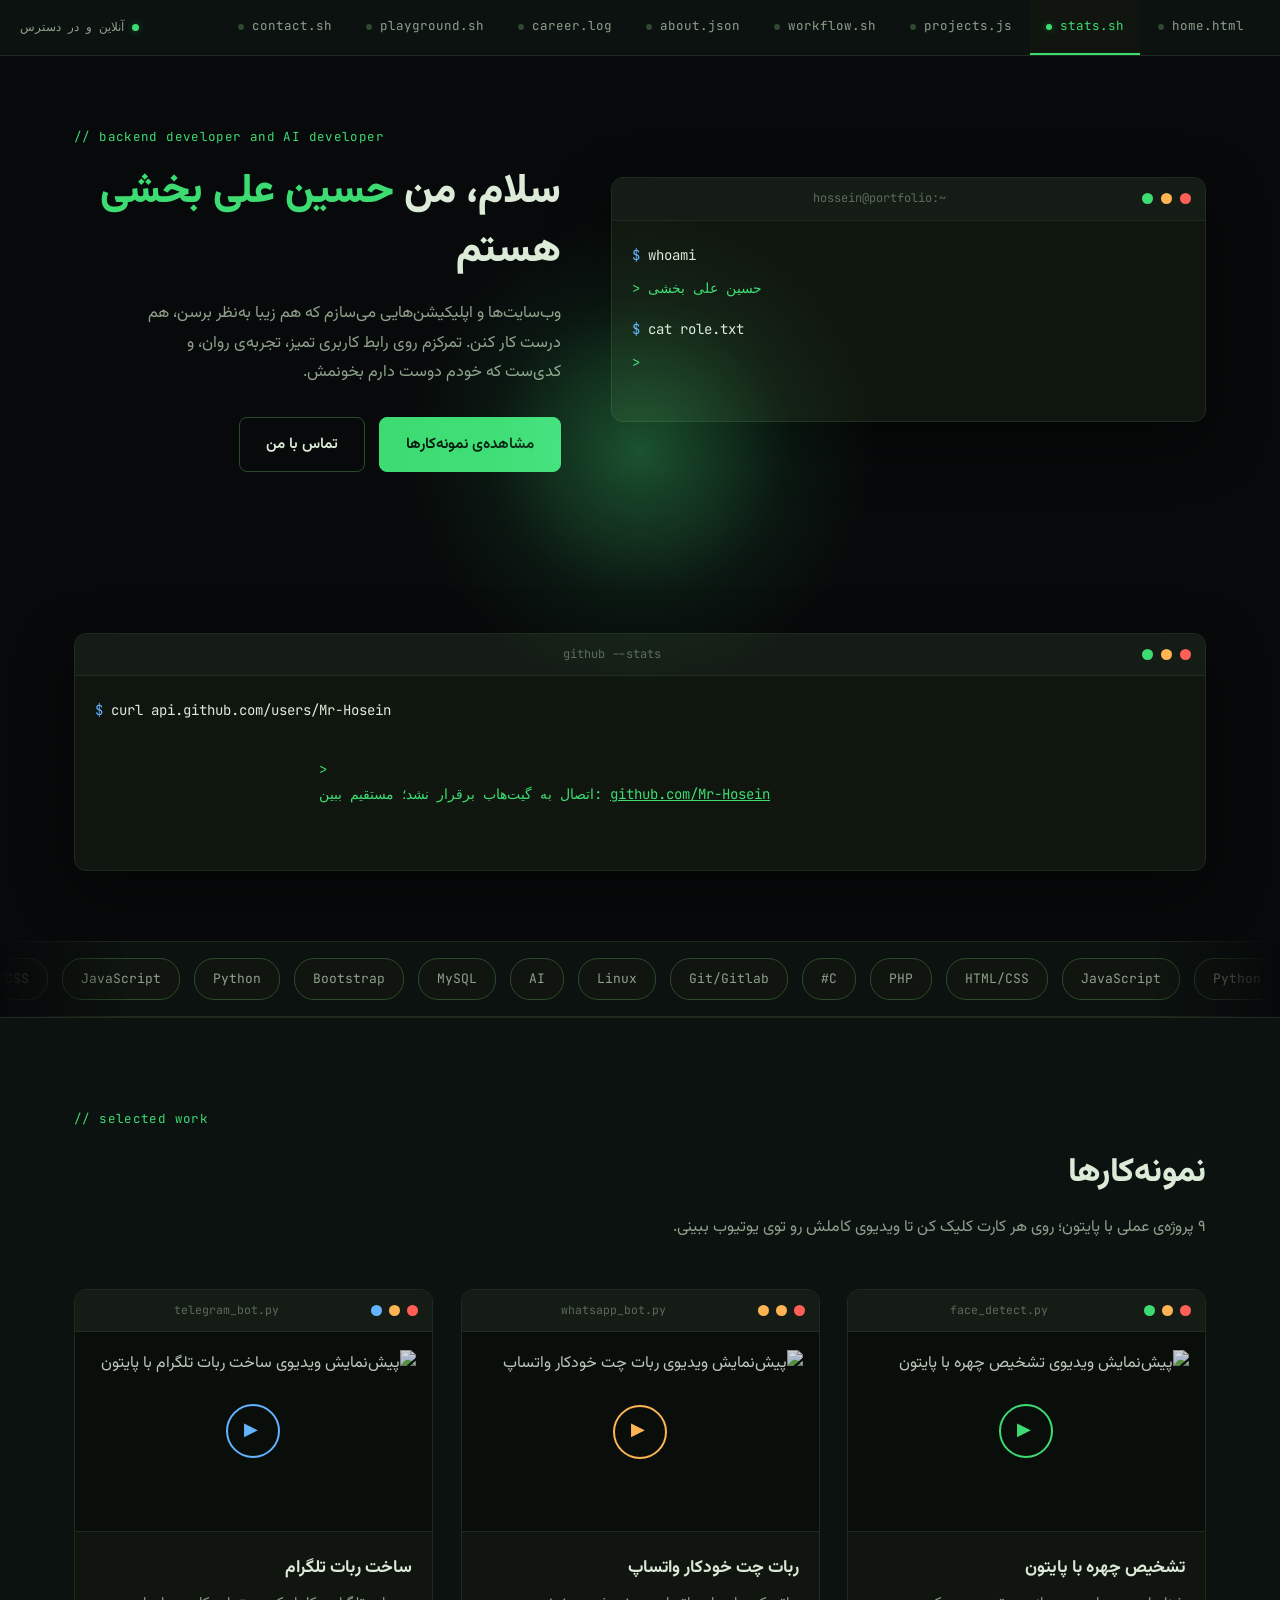
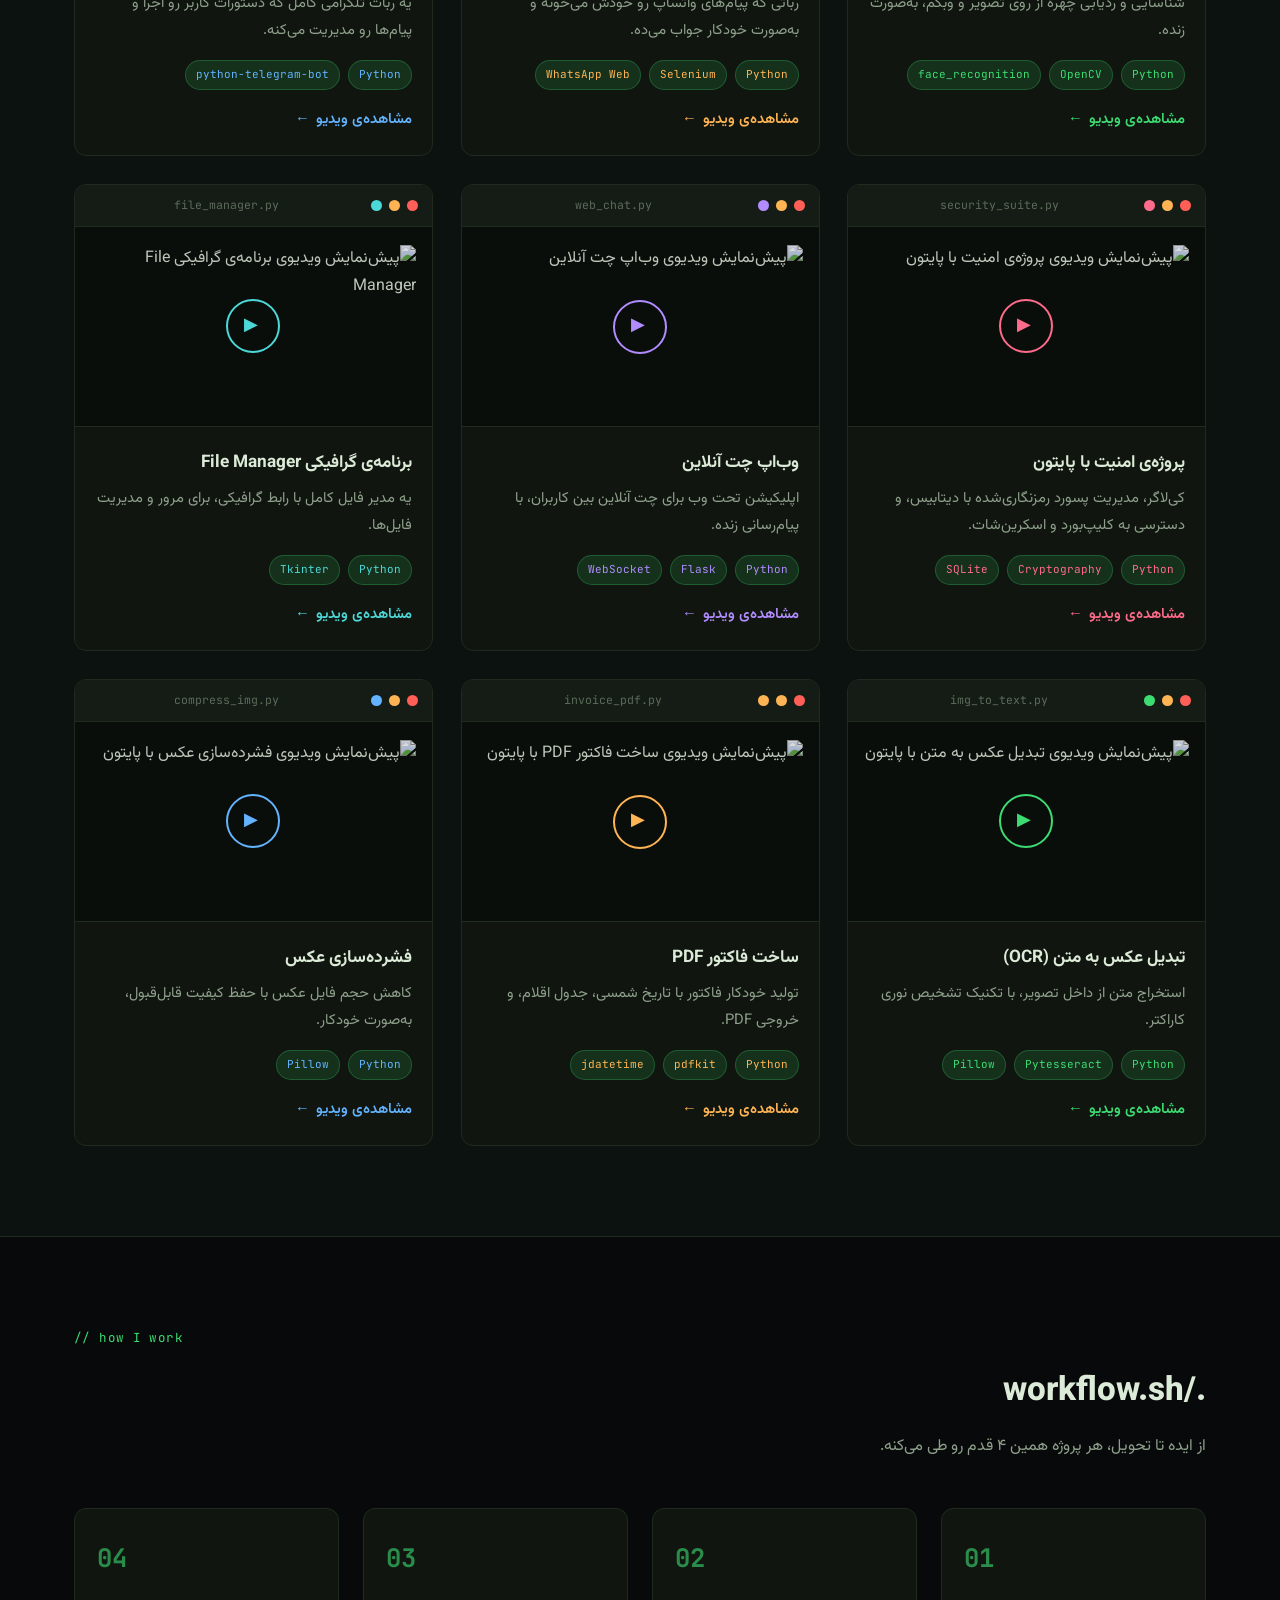
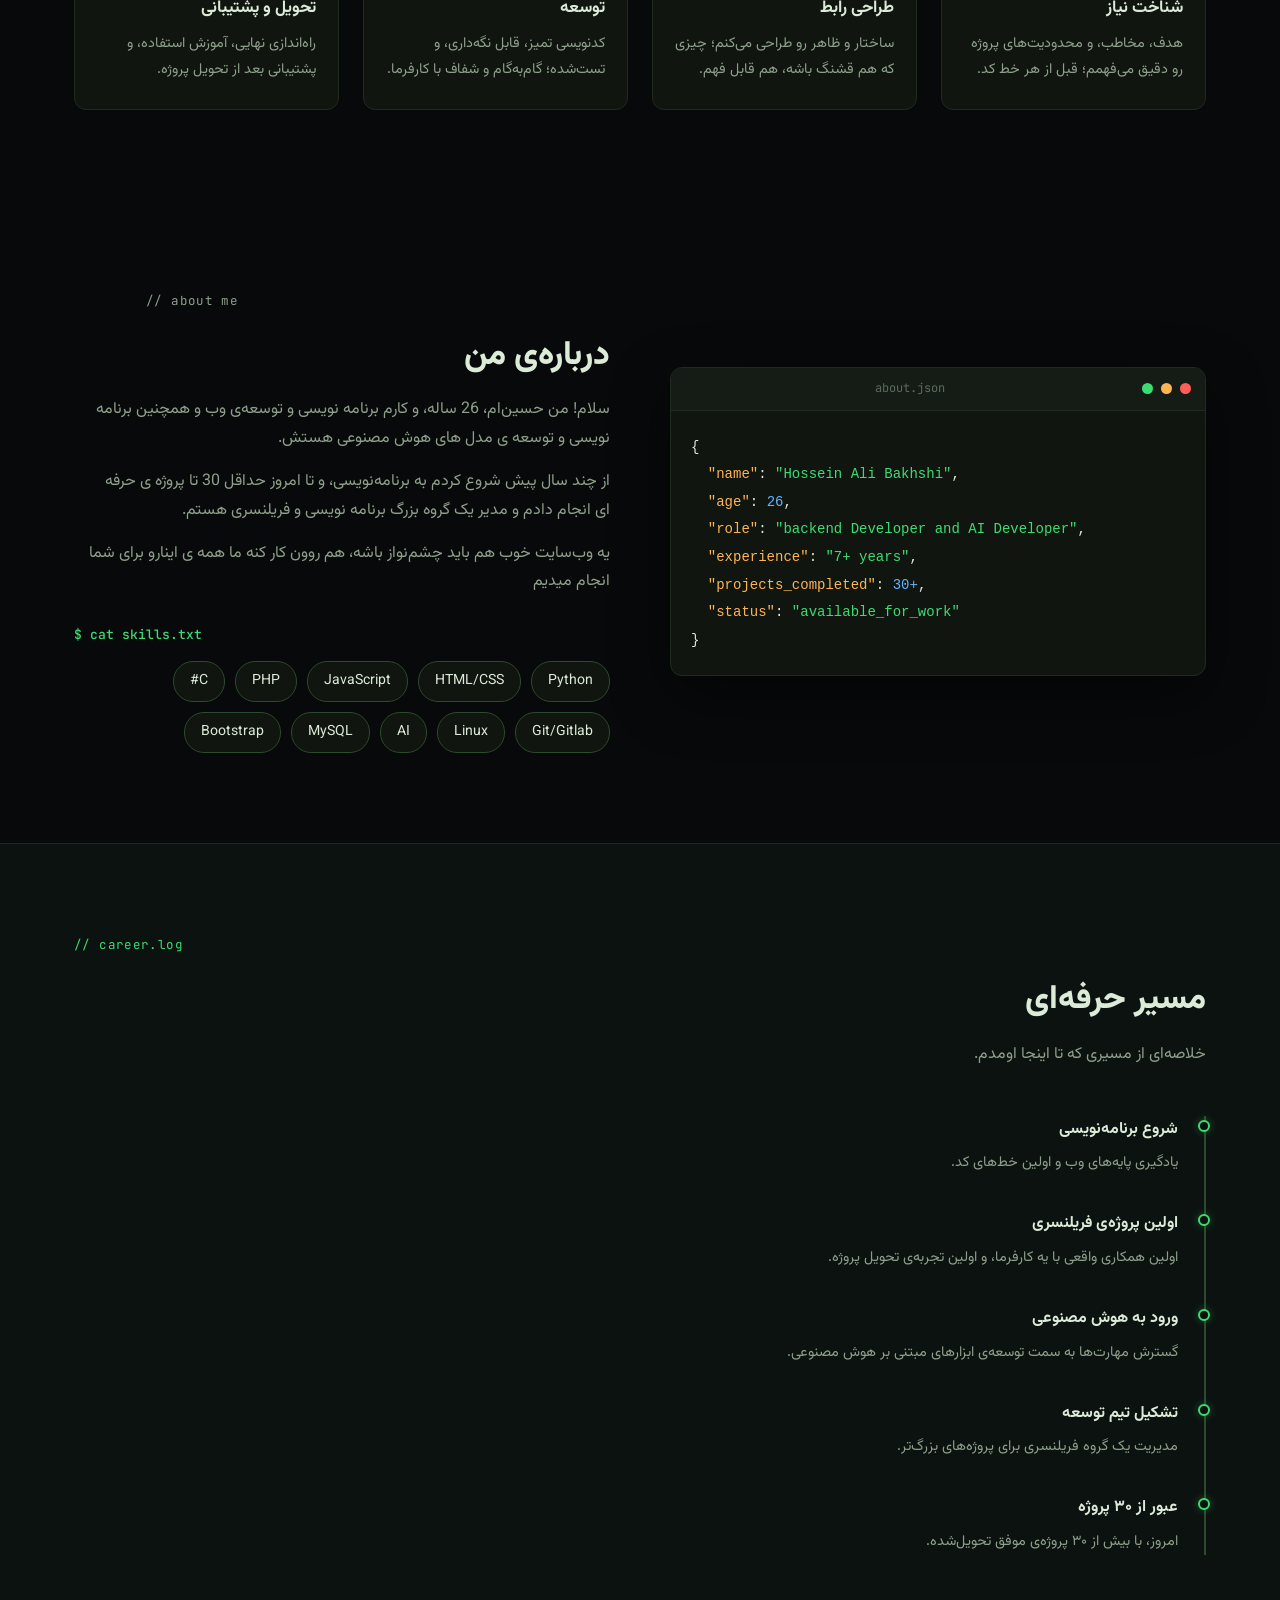
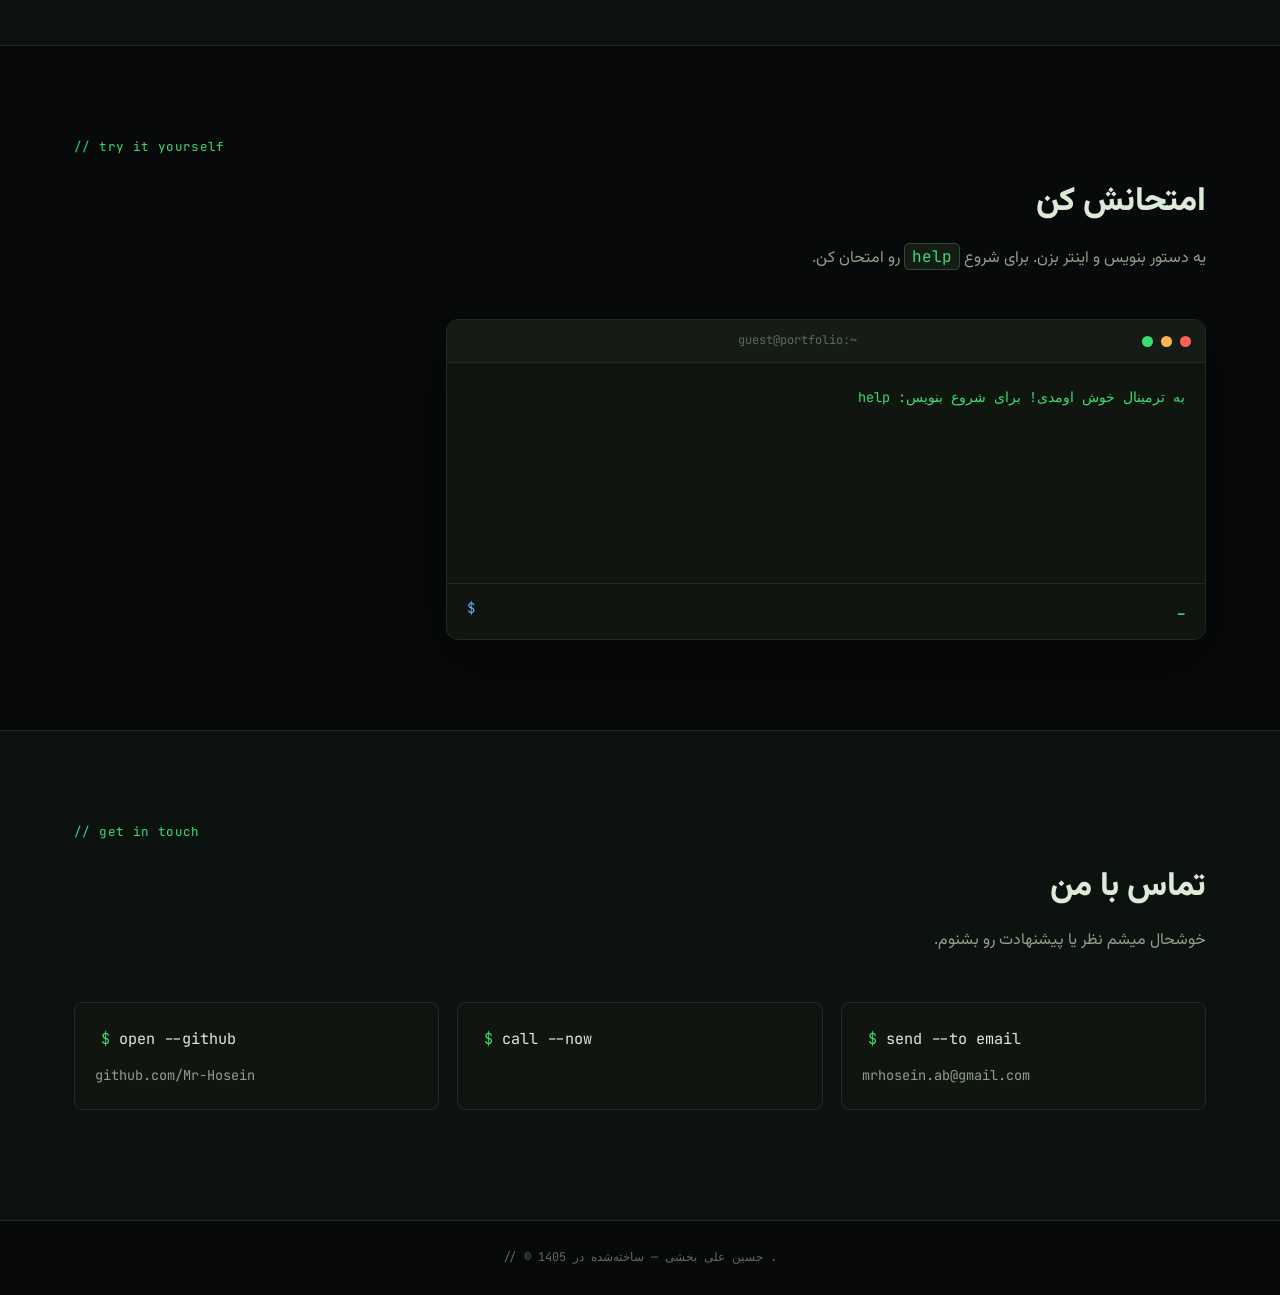
==== home.html @ 3b046989 "Add files via upload" ====
<!DOCTYPE html>
<html lang="fa" dir="rtl">
<head>
    <meta charset="UTF-8">
    <meta name="viewport" content="width=device-width, initial-scale=1.0">
    <title>حسین علی بخشی | طراح و توسعه‌دهنده بک اند و ابزار های هوش مصنوعی</title>
    <link rel="preconnect" href="https://fonts.googleapis.com">
    <link rel="preconnect" href="https://fonts.gstatic.com" crossorigin>
    <link href="https://fonts.googleapis.com/css2?family=JetBrains+Mono:wght@400;500;600;700&family=Vazirmatn:wght@400;500;600;700;900&display=swap" rel="stylesheet">
    <link rel="stylesheet" href="home_style.css">
</head>
<body>

    <!-- نوار پیشرفت اسکرول -->
    <div class="scroll-progress" id="scrollProgress"></div>

    <!-- افکت خطوط ریز پس‌زمینه (Scanline) -->
    <div class="scanline-overlay" aria-hidden="true"></div>

    <!-- نور دنبال‌کننده‌ی موس (افکت جدید) -->
    <div class="cursor-glow" id="cursorGlow" aria-hidden="true"></div>

    <!-- هدر: نوار تب‌های ادیتور کد -->
    <header class="ide-topbar">
        <nav class="ide-tabs" id="ideTabs">
            <span class="tab-indicator" id="tabIndicator"></span>
            <a href="#home" class="ide-tab active" data-target="home">
                <span class="tab-dot"></span>home.html
            </a>
            <a href="#stats" class="ide-tab" data-target="stats">
                <span class="tab-dot"></span>stats.sh
            </a>
            <a href="#projects" class="ide-tab" data-target="projects">
                <span class="tab-dot"></span>projects.js
            </a>
            <a href="#workflow" class="ide-tab" data-target="workflow">
                <span class="tab-dot"></span>workflow.sh
            </a>
            <a href="#about" class="ide-tab" data-target="about">
                <span class="tab-dot"></span>about.json
            </a>
            <a href="#career" class="ide-tab" data-target="career">
                <span class="tab-dot"></span>career.log
            </a>
            <a href="#playground" class="ide-tab" data-target="playground">
                <span class="tab-dot"></span>playground.sh
            </a>
            <a href="#contact" class="ide-tab" data-target="contact">
                <span class="tab-dot"></span>contact.sh
            </a>
        </nav>
        <div class="ide-status">
            <span class="status-dot"></span>
            <span class="status-text">آنلاین و در دسترس</span>
        </div>
    </header>

    <main>
        <!-- بخش Hero: ترمینال زنده -->
        <section id="home" class="hero">
            <div class="container hero-grid">
                <div class="terminal-window hero-terminal">
                    <div class="terminal-titlebar">
                        <span class="dot dot-red"></span>
                        <span class="dot dot-yellow"></span>
                        <span class="dot dot-green"></span>
                        <span class="terminal-title" dir="ltr">hossein@portfolio:~</span>
                    </div>
                    <div class="terminal-body" id="heroTerminal" dir="ltr">
                        <!-- خطوط با جاوااسکریپت تایپ میشن -->
                    </div>
                </div>

                <div class="hero-side">
                    <p class="eyebrow" dir="ltr">// backend developer and AI developer</p>
                    <h1>
                        سلام، من <span class="highlight">حسین علی بخشی</span> هستم
                    </h1>
                    <p class="hero-desc">
                        وب‌سایت‌ها و اپلیکیشن‌هایی می‌سازم که هم زیبا به‌نظر برسن، هم درست کار کنن.
                        تمرکزم روی رابط کاربری تمیز، تجربه‌ی روان، و کدی‌‌ست که خودم دوست دارم بخونمش.
                    </p>
                    <div class="hero-actions">
                        <a href="#projects" class="btn-primary">مشاهده‌ی نمونه‌کارها</a>
                        <a href="#contact" class="btn-ghost">تماس با من</a>
                    </div>
                </div>
            </div>
        </section>

        <!-- بخش آمار زنده‌ی گیت‌هاب -->
        <section id="stats" class="stats">
            <div class="container">
                <div class="terminal-window stats-terminal">
                    <div class="terminal-titlebar">
                        <span class="dot dot-red"></span>
                        <span class="dot dot-yellow"></span>
                        <span class="dot dot-green"></span>
                        <span class="terminal-title" dir="ltr">github --stats</span>
                    </div>
                    <div class="terminal-body stats-body" dir="ltr" id="statsBody">
                        <div class="term-line prompt"><span class="term-prompt-sign">$ </span><span class="term-text">curl api.github.com/users/Mr-Hosein</span></div>
                        <div class="stats-grid" id="statsGrid">
                            <div class="stat-box">
                                <span class="stat-number" id="statRepos" data-target="0">0</span>
                                <span class="stat-label">public repos</span>
                            </div>
                            <div class="stat-box">
                                <span class="stat-number" id="statFollowers" data-target="0">0</span>
                                <span class="stat-label">followers</span>
                            </div>
                            <div class="stat-box">
                                <span class="stat-number" id="statStars" data-target="0">0</span>
                                <span class="stat-label">stars earned</span>
                            </div>
                        </div>
                        <div class="term-line output stats-fallback" id="statsFallback" hidden>
                            <span class="term-output-sign">> </span>
                            <span class="term-text">اتصال به گیت‌هاب برقرار نشد؛ مستقیم ببین: <a href="https://github.com/Mr-Hosein" target="_blank" rel="noopener noreferrer">github.com/Mr-Hosein</a></span>
                        </div>
                    </div>
                </div>
            </div>
        </section>

        <!-- نوار متحرک تکنولوژی‌ها -->
        <div class="tech-marquee" aria-hidden="true">
            <div class="tech-track">
                <span>Python</span><span>JavaScript</span><span>HTML/CSS</span><span>PHP</span><span>C#</span>
                <span>Git/Gitlab</span><span>Linux</span><span>AI</span><span>MySQL</span><span>Bootstrap</span>
                <span>Python</span><span>JavaScript</span><span>HTML/CSS</span><span>PHP</span><span>C#</span>
                <span>Git/Gitlab</span><span>Linux</span><span>AI</span><span>MySQL</span><span>Bootstrap</span>
            </div>
        </div>

        <!-- بخش پروژه‌ها -->
        <section id="projects" class="projects">
            <div class="container">
                <p class="section-eyebrow" dir="ltr">// selected work</p>
                <h2 class="section-title glitch">نمونه‌کارها</h2>
                <p class="section-desc">۹ پروژه‌ی عملی با پایتون؛ روی هر کارت کلیک کن تا ویدیوی کاملش رو توی یوتیوب ببینی.</p>

                <div class="projects-grid">
                    <article class="project-card reveal" style="--accent:#3ddc73;">
                        <div class="card-titlebar">
                            <span class="dot dot-red"></span>
                            <span class="dot dot-yellow"></span>
                            <span class="dot dot-green"></span>
                            <span class="card-filename" dir="ltr">face_detect.py</span>
                        </div>
                        <a class="card-preview video-preview" href="https://www.youtube.com/watch?v=nsZHoY-oKQk" target="_blank" rel="noopener noreferrer" aria-label="مشاهده‌ی ویدیوی پروژه‌ی تشخیص چهره در یوتیوب">
                            <img src="https://img.youtube.com/vi/nsZHoY-oKQk/hqdefault.jpg" alt="پیش‌نمایش ویدیوی تشخیص چهره با پایتون" loading="lazy">
                            <span class="play-btn" aria-hidden="true">▶</span>
                        </a>
                        <div class="card-body">
                            <h3>تشخیص چهره با پایتون</h3>
                            <p>شناسایی و ردیابی چهره از روی تصویر و وبکم، به‌صورت زنده.</p>
                            <div class="tags">
                                <span>Python</span>
                                <span>OpenCV</span>
                                <span>face_recognition</span>
                            </div>
                            <a href="https://www.youtube.com/watch?v=nsZHoY-oKQk" target="_blank" rel="noopener noreferrer" class="card-link">مشاهده‌ی ویدیو <span class="arrow">←</span></a>
                        </div>
                    </article>

                    <article class="project-card reveal" style="--accent:#ffb454;">
                        <div class="card-titlebar">
                            <span class="dot dot-red"></span>
                            <span class="dot dot-yellow"></span>
                            <span class="dot dot-green"></span>
                            <span class="card-filename" dir="ltr">whatsapp_bot.py</span>
                        </div>
                        <a class="card-preview video-preview" href="https://www.youtube.com/watch?v=YkOsiw6A4gc" target="_blank" rel="noopener noreferrer" aria-label="مشاهده‌ی ویدیوی پروژه‌ی ربات چت واتساپ در یوتیوب">
                            <img src="https://img.youtube.com/vi/YkOsiw6A4gc/hqdefault.jpg" alt="پیش‌نمایش ویدیوی ربات چت خودکار واتساپ" loading="lazy">
                            <span class="play-btn" aria-hidden="true">▶</span>
                        </a>
                        <div class="card-body">
                            <h3>ربات چت خودکار واتساپ</h3>
                            <p>رباتی که پیام‌های واتساپ رو خودش می‌خونه و به‌صورت خودکار جواب می‌ده.</p>
                            <div class="tags">
                                <span>Python</span>
                                <span>Selenium</span>
                                <span>WhatsApp Web</span>
                            </div>
                            <a href="https://www.youtube.com/watch?v=YkOsiw6A4gc" target="_blank" rel="noopener noreferrer" class="card-link">مشاهده‌ی ویدیو <span class="arrow">←</span></a>
                        </div>
                    </article>

                    <article class="project-card reveal" style="--accent:#63b3ff;">
                        <div class="card-titlebar">
                            <span class="dot dot-red"></span>
                            <span class="dot dot-yellow"></span>
                            <span class="dot dot-green"></span>
                            <span class="card-filename" dir="ltr">telegram_bot.py</span>
                        </div>
                        <a class="card-preview video-preview" href="https://www.youtube.com/watch?v=HOs2gytvQd0" target="_blank" rel="noopener noreferrer" aria-label="مشاهده‌ی ویدیوی پروژه‌ی ربات تلگرام در یوتیوب">
                            <img src="https://img.youtube.com/vi/HOs2gytvQd0/hqdefault.jpg" alt="پیش‌نمایش ویدیوی ساخت ربات تلگرام با پایتون" loading="lazy">
                            <span class="play-btn" aria-hidden="true">▶</span>
                        </a>
                        <div class="card-body">
                            <h3>ساخت ربات تلگرام</h3>
                            <p>یه ربات تلگرامی کامل که دستورات کاربر رو اجرا و پیام‌ها رو مدیریت می‌کنه.</p>
                            <div class="tags">
                                <span>Python</span>
                                <span>python-telegram-bot</span>
                            </div>
                            <a href="https://www.youtube.com/watch?v=HOs2gytvQd0" target="_blank" rel="noopener noreferrer" class="card-link">مشاهده‌ی ویدیو <span class="arrow">←</span></a>
                        </div>
                    </article>

                    <article class="project-card reveal" style="--accent:#ff6b8b;">
                        <div class="card-titlebar">
                            <span class="dot dot-red"></span>
                            <span class="dot dot-yellow"></span>
                            <span class="dot dot-green"></span>
                            <span class="card-filename" dir="ltr">security_suite.py</span>
                        </div>
                        <a class="card-preview video-preview" href="https://www.youtube.com/watch?v=OhlCpeT_Ues" target="_blank" rel="noopener noreferrer" aria-label="مشاهده‌ی ویدیوی پروژه‌ی امنیت با پایتون در یوتیوب">
                            <img src="https://img.youtube.com/vi/OhlCpeT_Ues/hqdefault.jpg" alt="پیش‌نمایش ویدیوی پروژه‌ی امنیت با پایتون" loading="lazy">
                            <span class="play-btn" aria-hidden="true">▶</span>
                        </a>
                        <div class="card-body">
                            <h3>پروژه‌ی امنیت با پایتون</h3>
                            <p>کی‌لاگر، مدیریت پسورد رمزنگاری‌شده با دیتابیس، و دسترسی به کلیپ‌بورد و اسکرین‌شات.</p>
                            <div class="tags">
                                <span>Python</span>
                                <span>Cryptography</span>
                                <span>SQLite</span>
                            </div>
                            <a href="https://www.youtube.com/watch?v=OhlCpeT_Ues" target="_blank" rel="noopener noreferrer" class="card-link">مشاهده‌ی ویدیو <span class="arrow">←</span></a>
                        </div>
                    </article>

                    <article class="project-card reveal" style="--accent:#b18cff;">
                        <div class="card-titlebar">
                            <span class="dot dot-red"></span>
                            <span class="dot dot-yellow"></span>
                            <span class="dot dot-green"></span>
                            <span class="card-filename" dir="ltr">web_chat.py</span>
                        </div>
                        <a class="card-preview video-preview" href="https://www.youtube.com/watch?v=BUpA57Y8UEk" target="_blank" rel="noopener noreferrer" aria-label="مشاهده‌ی ویدیوی پروژه‌ی وب‌اپ چت آنلاین در یوتیوب">
                            <img src="https://img.youtube.com/vi/BUpA57Y8UEk/hqdefault.jpg" alt="پیش‌نمایش ویدیوی وب‌اپ چت آنلاین" loading="lazy">
                            <span class="play-btn" aria-hidden="true">▶</span>
                        </a>
                        <div class="card-body">
                            <h3>وب‌اپ چت آنلاین</h3>
                            <p>اپلیکیشن تحت وب برای چت آنلاین بین کاربران، با پیام‌رسانی زنده.</p>
                            <div class="tags">
                                <span>Python</span>
                                <span>Flask</span>
                                <span>WebSocket</span>
                            </div>
                            <a href="https://www.youtube.com/watch?v=BUpA57Y8UEk" target="_blank" rel="noopener noreferrer" class="card-link">مشاهده‌ی ویدیو <span class="arrow">←</span></a>
                        </div>
                    </article>

                    <article class="project-card reveal" style="--accent:#4dd8d8;">
                        <div class="card-titlebar">
                            <span class="dot dot-red"></span>
                            <span class="dot dot-yellow"></span>
                            <span class="dot dot-green"></span>
                            <span class="card-filename" dir="ltr">file_manager.py</span>
                        </div>
                        <a class="card-preview video-preview" href="https://www.youtube.com/watch?v=eDT83pOEaVQ" target="_blank" rel="noopener noreferrer" aria-label="مشاهده‌ی ویدیوی پروژه‌ی فایل منیجر گرافیکی در یوتیوب">
                            <img src="https://img.youtube.com/vi/eDT83pOEaVQ/hqdefault.jpg" alt="پیش‌نمایش ویدیوی برنامه‌ی گرافیکی File Manager" loading="lazy">
                            <span class="play-btn" aria-hidden="true">▶</span>
                        </a>
                        <div class="card-body">
                            <h3>برنامه‌ی گرافیکی File Manager</h3>
                            <p>یه مدیر فایل کامل با رابط گرافیکی، برای مرور و مدیریت فایل‌ها.</p>
                            <div class="tags">
                                <span>Python</span>
                                <span>Tkinter</span>
                            </div>
                            <a href="https://www.youtube.com/watch?v=eDT83pOEaVQ" target="_blank" rel="noopener noreferrer" class="card-link">مشاهده‌ی ویدیو <span class="arrow">←</span></a>
                        </div>
                    </article>

                    <article class="project-card reveal" style="--accent:#3ddc73;">
                        <div class="card-titlebar">
                            <span class="dot dot-red"></span>
                            <span class="dot dot-yellow"></span>
                            <span class="dot dot-green"></span>
                            <span class="card-filename" dir="ltr">img_to_text.py</span>
                        </div>
                        <a class="card-preview video-preview" href="https://www.youtube.com/watch?v=ktSk-LxIqYI" target="_blank" rel="noopener noreferrer" aria-label="مشاهده‌ی ویدیوی پروژه‌ی تبدیل عکس به متن در یوتیوب">
                            <img src="https://img.youtube.com/vi/ktSk-LxIqYI/hqdefault.jpg" alt="پیش‌نمایش ویدیوی تبدیل عکس به متن با پایتون" loading="lazy">
                            <span class="play-btn" aria-hidden="true">▶</span>
                        </a>
                        <div class="card-body">
                            <h3>تبدیل عکس به متن (OCR)</h3>
                            <p>استخراج متن از داخل تصویر، با تکنیک تشخیص نوری کاراکتر.</p>
                            <div class="tags">
                                <span>Python</span>
                                <span>Pytesseract</span>
                                <span>Pillow</span>
                            </div>
                            <a href="https://www.youtube.com/watch?v=ktSk-LxIqYI" target="_blank" rel="noopener noreferrer" class="card-link">مشاهده‌ی ویدیو <span class="arrow">←</span></a>
                        </div>
                    </article>

                    <article class="project-card reveal" style="--accent:#ffb454;">
                        <div class="card-titlebar">
                            <span class="dot dot-red"></span>
                            <span class="dot dot-yellow"></span>
                            <span class="dot dot-green"></span>
                            <span class="card-filename" dir="ltr">invoice_pdf.py</span>
                        </div>
                        <a class="card-preview video-preview" href="https://www.youtube.com/watch?v=g3pWXdae6bo" target="_blank" rel="noopener noreferrer" aria-label="مشاهده‌ی ویدیوی پروژه‌ی ساخت فاکتور PDF در یوتیوب">
                            <img src="https://img.youtube.com/vi/g3pWXdae6bo/hqdefault.jpg" alt="پیش‌نمایش ویدیوی ساخت فاکتور PDF با پایتون" loading="lazy">
                            <span class="play-btn" aria-hidden="true">▶</span>
                        </a>
                        <div class="card-body">
                            <h3>ساخت فاکتور PDF</h3>
                            <p>تولید خودکار فاکتور با تاریخ شمسی، جدول اقلام، و خروجی PDF.</p>
                            <div class="tags">
                                <span>Python</span>
                                <span>pdfkit</span>
                                <span>jdatetime</span>
                            </div>
                            <a href="https://www.youtube.com/watch?v=g3pWXdae6bo" target="_blank" rel="noopener noreferrer" class="card-link">مشاهده‌ی ویدیو <span class="arrow">←</span></a>
                        </div>
                    </article>

                    <article class="project-card reveal" style="--accent:#63b3ff;">
                        <div class="card-titlebar">
                            <span class="dot dot-red"></span>
                            <span class="dot dot-yellow"></span>
                            <span class="dot dot-green"></span>
                            <span class="card-filename" dir="ltr">compress_img.py</span>
                        </div>
                        <a class="card-preview video-preview" href="https://www.youtube.com/watch?v=JKBZvnSoZME" target="_blank" rel="noopener noreferrer" aria-label="مشاهده‌ی ویدیوی پروژه‌ی فشرده‌سازی عکس در یوتیوب">
                            <img src="https://img.youtube.com/vi/JKBZvnSoZME/hqdefault.jpg" alt="پیش‌نمایش ویدیوی فشرده‌سازی عکس با پایتون" loading="lazy">
                            <span class="play-btn" aria-hidden="true">▶</span>
                        </a>
                        <div class="card-body">
                            <h3>فشرده‌سازی عکس</h3>
                            <p>کاهش حجم فایل عکس با حفظ کیفیت قابل‌قبول، به‌صورت خودکار.</p>
                            <div class="tags">
                                <span>Python</span>
                                <span>Pillow</span>
                            </div>
                            <a href="https://www.youtube.com/watch?v=JKBZvnSoZME" target="_blank" rel="noopener noreferrer" class="card-link">مشاهده‌ی ویدیو <span class="arrow">←</span></a>
                        </div>
                    </article>
                </div>
            </div>
        </section>

        <!-- بخش روند کاری -->
        <section id="workflow" class="workflow">
            <div class="container">
                <p class="section-eyebrow" dir="ltr">// how I work</p>
                <h2 class="section-title glitch">./workflow.sh</h2>
                <p class="section-desc">از ایده تا تحویل، هر پروژه همین ۴ قدم رو طی می‌کنه.</p>

                <div class="workflow-grid">
                    <div class="workflow-step reveal">
                        <span class="step-number" dir="ltr">01</span>
                        <h3>شناخت نیاز</h3>
                        <p>هدف، مخاطب، و محدودیت‌های پروژه رو دقیق می‌فهمم؛ قبل از هر خط کد.</p>
                    </div>
                    <div class="workflow-step reveal">
                        <span class="step-number" dir="ltr">02</span>
                        <h3>طراحی رابط</h3>
                        <p>ساختار و ظاهر رو طراحی می‌کنم؛ چیزی که هم قشنگ باشه، هم قابل فهم.</p>
                    </div>
                    <div class="workflow-step reveal">
                        <span class="step-number" dir="ltr">03</span>
                        <h3>توسعه</h3>
                        <p>کدنویسی تمیز، قابل نگه‌داری، و تست‌شده؛ گام‌به‌گام و شفاف با کارفرما.</p>
                    </div>
                    <div class="workflow-step reveal">
                        <span class="step-number" dir="ltr">04</span>
                        <h3>تحویل و پشتیبانی</h3>
                        <p>راه‌اندازی نهایی، آموزش استفاده، و پشتیبانی بعد از تحویل پروژه.</p>
                    </div>
                </div>
            </div>
        </section>

        <!-- بخش درباره‌ی من -->
        <section id="about" class="about">
            <div class="container about-grid">
                <div class="about-visual reveal">
                    <div class="terminal-window">
                        <div class="terminal-titlebar">
                            <span class="dot dot-red"></span>
                            <span class="dot dot-yellow"></span>
                            <span class="dot dot-green"></span>
                            <span class="terminal-title" dir="ltr">about.json</span>
                        </div>
                        <div class="terminal-body about-json" dir="ltr">
<pre><code>{
  <span class="c-key">"name"</span>: <span class="c-str">"Hossein Ali Bakhshi"</span>,
  <span class="c-key">"age"</span>: <span class="c-num counter" data-target="26">0</span>,
  <span class="c-key">"role"</span>: <span class="c-str">"backend Developer and AI Developer"</span>,
  <span class="c-key">"experience"</span>: <span class="c-str">"7+ years"</span>,
  <span class="c-key">"projects_completed"</span>: <span class="c-num counter" data-target="30" data-suffix="+">0</span>,
  <span class="c-key">"status"</span>: <span class="c-str">"available_for_work"</span>
}</code></pre>
                        </div>
                    </div>
                </div>

                <div class="about-text reveal">
                    <p class="section-eyebrow" dir="ltr">// about me</p>
                    <h2 class="section-title glitch">درباره‌ی من</h2>
                    <p>سلام! من حسین‌ام، 26 ساله، و کارم برنامه نویسی و توسعه‌ی وب و همچنین برنامه نویسی و توسعه ی مدل های هوش مصنوعی هستش.</p>
                    <p>از چند سال پیش شروع کردم به برنامه‌نویسی، و تا امروز حداقل 30 تا پروژه ی حرفه ای انجام دادم و مدیر یک گروه بزرگ برنامه نویسی و فریلنسری هستم.</p>
                    <p>یه وب‌سایت خوب هم باید چشم‌نواز باشه، هم روون کار کنه ما همه ی اینارو برای شما انجام میدیم</p>
                    <div class="skills">
                        <h3 dir="ltr">$ cat skills.txt</h3>
                        <ul>
                            <li>Python</li>
                            <li>HTML/CSS</li>
                            <li>JavaScript</li>
                            <li>PHP</li>
                            <li>C#</li>
                            <li>Git/Gitlab</li>
                            <li>Linux</li>
                            <li>AI</li>
                            <li>MySQL</li>
                            <li>Bootstrap</li>
                        </ul>
                    </div>
                </div>
            </div>
        </section>

        <!-- بخش مسیر حرفه‌ای -->
        <section id="career" class="career">
            <div class="container">
                <p class="section-eyebrow" dir="ltr">// career.log</p>
                <h2 class="section-title glitch">مسیر حرفه‌ای</h2>
                <p class="section-desc">خلاصه‌ای از مسیری که تا اینجا اومدم.</p>

                <div class="timeline">
                    <div class="timeline-item reveal">
                        <span class="timeline-dot"></span>
                        <div class="timeline-content">
                            <h3>شروع برنامه‌نویسی</h3>
                            <p>یادگیری پایه‌های وب و اولین خط‌های کد.</p>
                        </div>
                    </div>
                    <div class="timeline-item reveal">
                        <span class="timeline-dot"></span>
                        <div class="timeline-content">
                            <h3>اولین پروژه‌ی فریلنسری</h3>
                            <p>اولین همکاری واقعی با یه کارفرما، و اولین تجربه‌ی تحویل پروژه.</p>
                        </div>
                    </div>
                    <div class="timeline-item reveal">
                        <span class="timeline-dot"></span>
                        <div class="timeline-content">
                            <h3>ورود به هوش مصنوعی</h3>
                            <p>گسترش مهارت‌ها به سمت توسعه‌ی ابزارهای مبتنی بر هوش مصنوعی.</p>
                        </div>
                    </div>
                    <div class="timeline-item reveal">
                        <span class="timeline-dot"></span>
                        <div class="timeline-content">
                            <h3>تشکیل تیم توسعه</h3>
                            <p>مدیریت یک گروه فریلنسری برای پروژه‌های بزرگ‌تر.</p>
                        </div>
                    </div>
                    <div class="timeline-item reveal">
                        <span class="timeline-dot"></span>
                        <div class="timeline-content">
                            <h3>عبور از ۳۰ پروژه</h3>
                            <p>امروز، با بیش از ۳۰ پروژه‌ی موفق تحویل‌شده.</p>
                        </div>
                    </div>
                </div>
            </div>
        </section>

        <!-- بخش ترمینال تعاملی -->
        <section id="playground" class="playground">
            <canvas class="matrix-canvas" id="matrixCanvas" aria-hidden="true"></canvas>
            <div class="container">
                <p class="section-eyebrow" dir="ltr">// try it yourself</p>
                <h2 class="section-title glitch">امتحانش کن</h2>
                <p class="section-desc">یه دستور بنویس و اینتر بزن. برای شروع <code dir="ltr">help</code> رو امتحان کن.</p>

                <div class="terminal-window playground-terminal">
                    <div class="terminal-titlebar">
                        <span class="dot dot-red"></span>
                        <span class="dot dot-yellow"></span>
                        <span class="dot dot-green"></span>
                        <span class="terminal-title" dir="ltr">guest@portfolio:~</span>
                    </div>
                    <div class="terminal-body playground-body" id="playgroundOutput" dir="ltr"></div>
                    <div class="playground-inputline" dir="ltr">
                        <span class="term-prompt-sign">$</span>
                        <input type="text" id="playgroundInput" class="playground-input" autocomplete="off" spellcheck="false" aria-label="ترمینال تعاملی - اینجا دستور بنویس">
                        <span class="term-cursor">_</span>
                    </div>
                </div>
            </div>
        </section>

        <!-- بخش تماس -->
        <section id="contact" class="contact">
            <div class="container">
                <p class="section-eyebrow" dir="ltr">// get in touch</p>
                <h2 class="section-title glitch">تماس با من</h2>
                <p class="section-desc">خوشحال میشم نظر یا پیشنهادت رو بشنوم.</p>

                <div class="contact-grid">
                    <a class="contact-cmd reveal" href="mailto:hossein@example.com">
                        <span class="cmd-line" dir="ltr"><span class="cmd-prompt">$</span> send --to email</span>
                        <span class="cmd-value" dir="ltr">mrhosein.ab@gmail.com</span>
                    </a>
                    <a class="contact-cmd reveal" href="">
                        <span class="cmd-line" dir="ltr"><span class="cmd-prompt">$</span> call --now</span>
                        <span class="cmd-value"></span>
                    </a>
                    <a class="contact-cmd reveal" href="https://github.com/Mr-Hosein" target="_blank" rel="noopener noreferrer">
                        <span class="cmd-line" dir="ltr"><span class="cmd-prompt">$</span> open --github</span>
                        <span class="cmd-value" dir="ltr">github.com/Mr-Hosein</span>
                    </a>
                </div>
            </div>
        </section>
    </main>

    <footer class="site-footer">
        <p dir="ltr" class="footer-line">// © 1405 حسین علی بخشی — ساخته‌شده در .</p>
    </footer>

    <script>
        /* ============================
           تایپ خودکار ترمینال Hero
        ============================ */
        const heroTerminal = document.getElementById('heroTerminal');
        const reduceMotion = window.matchMedia('(prefers-reduced-motion: reduce)').matches;

        const heroLines = [
            { type: 'prompt', text: 'whoami' },
            { type: 'output', text: 'حسین علی بخشی' },
            { type: 'prompt', text: 'cat role.txt' },
            { type: 'output', text: 'برنامه نویس وب و توسعه‌دهنده‌ی ابزار های هوش مصنوعی' },
            { type: 'prompt', text: './run_portfolio.sh' },
            { type: 'output', text: 'در حال بارگذاری تجربه‌ها... done ✓' }
        ];

        function buildLineElement(kind) {
            const line = document.createElement('div');
            line.className = 'term-line ' + kind;
            if (kind === 'prompt') {
                const prompt = document.createElement('span');
                prompt.className = 'term-prompt-sign';
                prompt.textContent = '$ ';
                line.appendChild(prompt);
            } else {
                const arrow = document.createElement('span');
                arrow.className = 'term-output-sign';
                arrow.textContent = '> ';
                line.appendChild(arrow);
            }
            const textSpan = document.createElement('span');
            textSpan.className = 'term-text';
            textSpan.setAttribute('dir', 'auto');
            line.appendChild(textSpan);
            return { line, textSpan };
        }

        function typeLines(lines, index) {
            if (index >= lines.length) {
                const cursor = document.createElement('span');
                cursor.className = 'term-cursor';
                cursor.textContent = '_';
                heroTerminal.appendChild(cursor);
                return;
            }

            const { type, text } = lines[index];
            const { line, textSpan } = buildLineElement(type);
            heroTerminal.appendChild(line);

            if (reduceMotion) {
                textSpan.textContent = text;
                setTimeout(() => typeLines(lines, index + 1), 150);
                return;
            }

            let charIndex = 0;
            const typeSpeed = type === 'prompt' ? 55 : 28;

            function typeChar() {
                if (charIndex <= text.length) {
                    textSpan.textContent = text.slice(0, charIndex);
                    charIndex++;
                    setTimeout(typeChar, typeSpeed);
                } else {
                    setTimeout(() => typeLines(lines, index + 1), type === 'prompt' ? 250 : 500);
                }
            }
            typeChar();
        }

        typeLines(heroLines, 0);

        /* ============================
           انیمیشن ظاهر شدن هنگام اسکرول
        ============================ */
        const revealEls = document.querySelectorAll('.reveal');
        if ('IntersectionObserver' in window && !reduceMotion) {
            const observer = new IntersectionObserver((entries) => {
                entries.forEach((entry, i) => {
                    if (entry.isIntersecting) {
                        setTimeout(() => entry.target.classList.add('in-view'), i * 60);
                        observer.unobserve(entry.target);
                    }
                });
            }, { threshold: 0.15 });

            revealEls.forEach(el => observer.observe(el));
        } else {
            revealEls.forEach(el => el.classList.add('in-view'));
        }

        /* ============================
           نوار پیشرفت اسکرول
        ============================ */
        const scrollProgress = document.getElementById('scrollProgress');
        function updateScrollProgress() {
            const scrollTop = window.scrollY;
            const docHeight = document.documentElement.scrollHeight - window.innerHeight;
            const percent = docHeight > 0 ? (scrollTop / docHeight) * 100 : 0;
            scrollProgress.style.width = percent + '%';
        }
        window.addEventListener('scroll', updateScrollProgress, { passive: true });
        updateScrollProgress();

        /* ============================
           فعال کردن تب فعلی بر اساس بخش دیده‌شده
        ============================ */
        const sections = document.querySelectorAll('main > section[id]');
        const tabs = document.querySelectorAll('.ide-tab');
        const ideTabsEl = document.getElementById('ideTabs');
        const tabIndicator = document.getElementById('tabIndicator');

        function moveIndicatorTo(tabEl) {
            if (!tabEl || !tabIndicator || !ideTabsEl) return;
            const tabsRect = ideTabsEl.getBoundingClientRect();
            const rect = tabEl.getBoundingClientRect();
            tabIndicator.style.width = rect.width + 'px';
            tabIndicator.style.transform = 'translateX(' + (rect.left - tabsRect.left) + 'px)';
        }

        function setActiveTab(id) {
            tabs.forEach(tab => {
                const isActive = tab.dataset.target === id;
                tab.classList.toggle('active', isActive);
                if (isActive) moveIndicatorTo(tab);
            });
        }

        if ('IntersectionObserver' in window) {
            const navObserver = new IntersectionObserver((entries) => {
                entries.forEach(entry => {
                    if (entry.isIntersecting) {
                        setActiveTab(entry.target.id);
                    }
                });
            }, { threshold: 0.5 });

            sections.forEach(sec => navObserver.observe(sec));
        }

        window.addEventListener('resize', () => {
            const activeTab = document.querySelector('.ide-tab.active');
            moveIndicatorTo(activeTab);
        });

        window.addEventListener('load', () => {
            const activeTab = document.querySelector('.ide-tab.active');
            moveIndicatorTo(activeTab);
        });

        /* ============================
           افکت گلیچ روی تیتر بخش‌ها (یک‌بار، هنگام ورود به دید)
        ============================ */
        const glitchTitles = document.querySelectorAll('.section-title.glitch');
        glitchTitles.forEach(title => {
            title.dataset.text = title.textContent;
        });

        if ('IntersectionObserver' in window && !reduceMotion) {
            const glitchObserver = new IntersectionObserver((entries) => {
                entries.forEach(entry => {
                    if (entry.isIntersecting) {
                        entry.target.classList.add('glitch-active');
                        entry.target.addEventListener('animationend', () => {
                            entry.target.classList.remove('glitch-active');
                        }, { once: true });
                        glitchObserver.unobserve(entry.target);
                    }
                });
            }, { threshold: 0.6 });

            glitchTitles.forEach(title => glitchObserver.observe(title));
        }

        /* ============================
           شمارنده‌ی اعداد (سن، تعداد پروژه‌ها) هنگام ورود به دید
        ============================ */
        const counters = document.querySelectorAll('.counter');

        function animateCounter(el) {
            const target = parseInt(el.dataset.target, 10) || 0;
            const suffix = el.dataset.suffix || '';
            const duration = 1200;
            const startTime = performance.now();

            function step(now) {
                const progress = Math.min((now - startTime) / duration, 1);
                const eased = 1 - Math.pow(1 - progress, 3);
                const current = Math.round(eased * target);
                el.textContent = current + suffix;
                if (progress < 1) requestAnimationFrame(step);
            }

            if (reduceMotion) {
                el.textContent = target + suffix;
            } else {
                requestAnimationFrame(step);
            }
        }

        if ('IntersectionObserver' in window) {
            const counterObserver = new IntersectionObserver((entries) => {
                entries.forEach(entry => {
                    if (entry.isIntersecting) {
                        animateCounter(entry.target);
                        counterObserver.unobserve(entry.target);
                    }
                });
            }, { threshold: 0.5 });

            counters.forEach(c => counterObserver.observe(c));
        } else {
            counters.forEach(animateCounter);
        }

        /* ============================
           نور دنبال‌کننده‌ی موس (اتمسفر ترمینال)
        ============================ */
        const cursorGlow = document.getElementById('cursorGlow');
        const isFinePointer = window.matchMedia('(pointer: fine)').matches;

        if (cursorGlow && isFinePointer && !reduceMotion) {
            let glowX = window.innerWidth / 2;
            let glowY = window.innerHeight / 2;
            let targetX = glowX;
            let targetY = glowY;

            window.addEventListener('mousemove', (e) => {
                targetX = e.clientX;
                targetY = e.clientY;
            });

            function animateGlow() {
                glowX += (targetX - glowX) * 0.12;
                glowY += (targetY - glowY) * 0.12;
                cursorGlow.style.transform = 'translate(' + glowX + 'px,' + glowY + 'px)';
                requestAnimationFrame(animateGlow);
            }
            animateGlow();
        } else if (cursorGlow) {
            cursorGlow.style.display = 'none';
        }

        /* ============================
           دکمه‌های مغناطیسی (Hero + دکمه‌های اصلی)
        ============================ */
        const magneticEls = document.querySelectorAll('.btn-primary, .btn-ghost');

        if (isFinePointer && !reduceMotion) {
            magneticEls.forEach(el => {
                el.addEventListener('mousemove', (e) => {
                    const rect = el.getBoundingClientRect();
                    const x = e.clientX - rect.left - rect.width / 2;
                    const y = e.clientY - rect.top - rect.height / 2;
                    el.style.transform = 'translate(' + (x * 0.25) + 'px,' + (y * 0.35) + 'px)';
                });
                el.addEventListener('mouseleave', () => {
                    el.style.transform = 'translate(0,0)';
                });
            });
        }

        /* ============================
           چرخش سه‌بعدی کارت‌های پروژه با موس
        ============================ */
        const tiltCards = document.querySelectorAll('.project-card');

        if (isFinePointer && !reduceMotion) {
            tiltCards.forEach(card => {
                card.addEventListener('mousemove', (e) => {
                    const rect = card.getBoundingClientRect();
                    const px = (e.clientX - rect.left) / rect.width - 0.5;
                    const py = (e.clientY - rect.top) / rect.height - 0.5;
                    const rotateX = (py * -8).toFixed(2);
                    const rotateY = (px * 8).toFixed(2);
                    card.style.transform =
                        'perspective(800px) rotateX(' + rotateX + 'deg) rotateY(' + rotateY + 'deg) translateY(-6px)';
                });
                card.addEventListener('mouseleave', () => {
                    card.style.transform = '';
                });
            });
        }

        /* ============================
           آمار زنده‌ی گیت‌هاب (GitHub API)
        ============================ */
        let statsDataReady = false;
        let statsVisible = false;

        function maybeAnimateStats() {
            if (!statsDataReady || !statsVisible) return;
            ['statRepos', 'statFollowers', 'statStars'].forEach(id => {
                const el = document.getElementById(id);
                if (el && !el.dataset.animated) {
                    el.dataset.animated = 'true';
                    animateCounter(el);
                }
            });
        }

        const statsSection = document.getElementById('stats');
        if (statsSection && 'IntersectionObserver' in window) {
            const statsObserver = new IntersectionObserver((entries) => {
                entries.forEach(entry => {
                    if (entry.isIntersecting) {
                        statsVisible = true;
                        maybeAnimateStats();
                        statsObserver.unobserve(entry.target);
                    }
                });
            }, { threshold: 0.3 });
            statsObserver.observe(statsSection);
        } else {
            statsVisible = true;
        }

        function setStat(id, value) {
            const el = document.getElementById(id);
            if (el) el.dataset.target = value;
        }

        async function loadGithubStats() {
            try {
                const userRes = await fetch('https://api.github.com/users/Mr-Hosein');
                if (!userRes.ok) throw new Error('user fetch failed');
                const user = await userRes.json();

                let totalStars = 0;
                try {
                    const reposRes = await fetch('https://api.github.com/users/Mr-Hosein/repos?per_page=100');
                    if (reposRes.ok) {
                        const repos = await reposRes.json();
                        if (Array.isArray(repos)) {
                            totalStars = repos.reduce((sum, r) => sum + (r.stargazers_count || 0), 0);
                        }
                    }
                } catch (e) { /* اگه استارها نگرفتیم، مشکلی نیست */ }

                setStat('statRepos', user.public_repos || 0);
                setStat('statFollowers', user.followers || 0);
                setStat('statStars', totalStars);
                statsDataReady = true;
                maybeAnimateStats();
            } catch (err) {
                const fallback = document.getElementById('statsFallback');
                const grid = document.getElementById('statsGrid');
                if (fallback) fallback.hidden = false;
                if (grid) grid.style.display = 'none';
            }
        }

        loadGithubStats();

        /* ============================
           افکت باران ماتریکس (پس‌زمینه‌ی بخش Playground)
        ============================ */
        const matrixCanvas = document.getElementById('matrixCanvas');
        let playgroundVisible = false;

        if (matrixCanvas && !reduceMotion) {
            const ctx = matrixCanvas.getContext('2d');
            let columns = 0;
            let drops = [];
            const fontSize = 18;
            const matrixChars = 'アイウエオカキクケコ01ABCDEFXYZ$#@%&';

            function resizeMatrix() {
                matrixCanvas.width = matrixCanvas.offsetWidth;
                matrixCanvas.height = matrixCanvas.offsetHeight;
                columns = Math.max(1, Math.floor(matrixCanvas.width / fontSize));
                drops = new Array(columns).fill(1);
            }
            resizeMatrix();
            window.addEventListener('resize', resizeMatrix);

            function drawMatrix() {
                if (playgroundVisible) {
                    ctx.fillStyle = 'rgba(7, 9, 10, 0.08)';
                    ctx.fillRect(0, 0, matrixCanvas.width, matrixCanvas.height);
                    ctx.fillStyle = 'rgba(61, 220, 115, 0.55)';
                    ctx.font = fontSize + 'px monospace';

                    for (let i = 0; i < drops.length; i++) {
                        const char = matrixChars[Math.floor(Math.random() * matrixChars.length)];
                        ctx.fillText(char, i * fontSize, drops[i] * fontSize);
                        if (drops[i] * fontSize > matrixCanvas.height && Math.random() > 0.975) {
                            drops[i] = 0;
                        }
                        drops[i]++;
                    }
                }
                requestAnimationFrame(drawMatrix);
            }
            drawMatrix();

            const playgroundSection = document.getElementById('playground');
            if (playgroundSection && 'IntersectionObserver' in window) {
                new IntersectionObserver((entries) => {
                    entries.forEach(entry => { playgroundVisible = entry.isIntersecting; });
                }, { threshold: 0.05 }).observe(playgroundSection);
            } else {
                playgroundVisible = true;
            }
        } else if (matrixCanvas) {
            matrixCanvas.style.display = 'none';
        }

        /* ============================
           ترمینال تعاملی (Playground)
        ============================ */
        const pgOutput = document.getElementById('playgroundOutput');
        const pgInput = document.getElementById('playgroundInput');

        function pgPrint(text, cls) {
            const div = document.createElement('div');
            div.className = 'term-line ' + (cls || 'output');
            div.dir = 'auto';
            div.textContent = text;
            pgOutput.appendChild(div);
            pgOutput.scrollTop = pgOutput.scrollHeight;
        }

        function pgPrintPrompt(cmd) {
            const div = document.createElement('div');
            div.className = 'term-line prompt';
            const sign = document.createElement('span');
            sign.className = 'term-prompt-sign';
            sign.textContent = '$ ';
            const text = document.createElement('span');
            text.className = 'term-text';
            text.textContent = cmd;
            div.appendChild(sign);
            div.appendChild(text);
            pgOutput.appendChild(div);
            pgOutput.scrollTop = pgOutput.scrollHeight;
        }

        const pgCommands = {
            whoami: 'guest — یه بازدیدکننده‌ی کنجکاو 🙂',
            skills: 'Python, JavaScript, HTML/CSS, PHP, C#, Git, Linux, AI, MySQL, Bootstrap',
            projects: 'برای دیدن نمونه‌کارها بنویس: open projects',
            contact: 'ایمیل: mrhosein.ab@gmail.com',
            github: 'github.com/Mr-Hosein',
            joke: 'یه باگ وارد بار شد... و کل سیستم کرش کرد 😄'
        };

        function pgHelpText() {
            return 'دستورهای موجود: help, whoami, skills, projects, contact, github, joke, open <section>, clear';
        }

        function runPgCommand(raw) {
            const cmd = raw.trim();
            if (!cmd) return;
            pgPrintPrompt(cmd);

            const lower = cmd.toLowerCase();

            if (lower === 'clear') {
                pgOutput.innerHTML = '';
                return;
            }
            if (lower === 'help') {
                pgPrint(pgHelpText());
                return;
            }
            if (lower === 'sudo hire-me' || lower === 'sudo hire me') {
                pgPrint('✅ درخواست ثبت شد؛ برو بخش contact.sh و پیام بده!');
                return;
            }
            if (lower.startsWith('open ')) {
                const target = lower.replace('open', '').trim();
                const map = { home: 'home', projects: 'projects', about: 'about', contact: 'contact', career: 'career', stats: 'stats', workflow: 'workflow' };
                const dest = map[target];
                if (dest) {
                    const el = document.getElementById(dest);
                    if (el) el.scrollIntoView({ behavior: reduceMotion ? 'auto' : 'smooth' });
                    pgPrint('در حال رفتن به ' + target + ' ...');
                } else {
                    pgPrint('bash: open: بخش «' + target + '» پیدا نشد');
                }
                return;
            }

            if (Object.prototype.hasOwnProperty.call(pgCommands, lower)) {
                pgPrint(pgCommands[lower]);
            } else {
                pgPrint('command not found: ' + cmd + ' — برای راهنما بنویس help');
            }
        }

        if (pgInput && pgOutput) {
            pgPrint('به ترمینال خوش اومدی! برای شروع بنویس: help');
            pgInput.addEventListener('keydown', (e) => {
                if (e.key === 'Enter') {
                    runPgCommand(pgInput.value);
                    pgInput.value = '';
                }
            });

            const playgroundTerminalEl = document.querySelector('.playground-terminal');
            if (playgroundTerminalEl) {
                playgroundTerminalEl.addEventListener('click', () => pgInput.focus());
            }
        }
    </script>
</body>
</html>
---- home_style.css ----
/* ========================================================
   دیزاین سیستم: پورتفولیوی «حسین علی بخشی»
   مفهوم: ادامه‌ی هویت بصری ترمینال از صفحه‌ی ورودی —
   کل سایت مثل یه محیط توسعه (IDE) طراحی شده.
   ======================================================== */

:root {
    --bg: #07090a;
    --bg-alt: #0c1210;
    --surface: #10160f;
    --surface-2: #141c15;
    --border: #1f2b1f;
    --border-bright: #2c4a2c;

    --text: #dcead8;
    --text-dim: #8ea08b;
    --text-faint: #5c6b5a;

    --accent: #3ddc73;
    --accent-soft: rgba(61, 220, 115, 0.14);
    --accent-glow: rgba(61, 220, 115, 0.35);
    --amber: #ffb454;
    --blue: #63b3ff;
    --red: #ff5f56;

    --font-mono: 'JetBrains Mono', 'Courier New', monospace;
    --font-body: 'Vazirmatn', Tahoma, sans-serif;

    --radius: 12px;
    --radius-sm: 8px;
    --header-height: 56px;
}

* {
    margin: 0;
    padding: 0;
    box-sizing: border-box;
}

html {
    scroll-behavior: smooth;
}

body {
    font-family: var(--font-body);
    background: var(--bg);
    color: var(--text);
    line-height: 1.8;
    overflow-x: hidden;
}

@media (prefers-reduced-motion: reduce) {
    html { scroll-behavior: auto; }
    * { animation-duration: 0.01ms !important; animation-iteration-count: 1 !important; transition-duration: 0.01ms !important; }
}

.container {
    max-width: 1180px;
    margin: 0 auto;
    padding: 0 24px;
}

a { color: inherit; text-decoration: none; }

::selection {
    background: var(--accent-glow);
    color: #04140a;
}

::-webkit-scrollbar { width: 10px; }
::-webkit-scrollbar-track { background: var(--bg); }
::-webkit-scrollbar-thumb { background: var(--border-bright); border-radius: 10px; }
::-webkit-scrollbar-thumb:hover { background: var(--accent); }

:focus-visible {
    outline: 2px solid var(--accent);
    outline-offset: 3px;
    border-radius: 4px;
}

/* ============================
   نوار پیشرفت اسکرول
============================ */
.scroll-progress {
    position: fixed;
    top: 0;
    right: 0;
    height: 3px;
    width: 0%;
    background: linear-gradient(90deg, var(--accent), var(--blue));
    z-index: 3000;
    transition: width 0.1s ease-out;
}

/* ============================
   افکت خطوط ریز پس‌زمینه
============================ */
.scanline-overlay {
    position: fixed;
    inset: 0;
    z-index: 1;
    pointer-events: none;
    background: repeating-linear-gradient(
        180deg,
        rgba(61, 220, 115, 0.025) 0px,
        rgba(61, 220, 115, 0.025) 1px,
        transparent 1px,
        transparent 3px
    );
    opacity: 0.5;
    mix-blend-mode: overlay;
}

/* ============================
   هدر: تب‌های ادیتور
============================ */
.ide-topbar {
    position: fixed;
    top: 0;
    right: 0;
    left: 0;
    z-index: 2000;
    display: flex;
    justify-content: space-between;
    align-items: center;
    height: var(--header-height);
    padding: 0 20px;
    background: var(--bg-alt);
    border-bottom: 1px solid var(--border);
    backdrop-filter: blur(6px);
}

.ide-tabs {
    display: flex;
    gap: 2px;
    height: 100%;
    overflow-x: auto;
}

.ide-tab {
    display: flex;
    align-items: center;
    gap: 8px;
    padding: 0 16px;
    height: 100%;
    font-family: var(--font-mono);
    font-size: 12.5px;
    color: var(--text-dim);
    border-bottom: 2px solid transparent;
    white-space: nowrap;
    transition: color 0.2s ease, border-color 0.2s ease, background 0.2s ease;
    direction: ltr;
}

.ide-tab:hover {
    color: var(--text);
    background: var(--surface);
}

.ide-tab.active {
    color: var(--accent);
    border-bottom-color: var(--accent);
    background: var(--surface);
}

.tab-dot {
    width: 6px;
    height: 6px;
    border-radius: 50%;
    background: var(--border-bright);
}

.ide-tab.active .tab-dot {
    background: var(--accent);
    box-shadow: 0 0 6px var(--accent-glow);
}

.ide-status {
    display: flex;
    align-items: center;
    gap: 8px;
    font-family: var(--font-mono);
    font-size: 11.5px;
    color: var(--text-dim);
    white-space: nowrap;
}

.status-dot {
    width: 7px;
    height: 7px;
    border-radius: 50%;
    background: var(--accent);
    box-shadow: 0 0 8px var(--accent-glow);
    animation: pulse 2s ease-in-out infinite;
}

@keyframes pulse {
    0%, 100% { opacity: 1; }
    50% { opacity: 0.4; }
}

@media (max-width: 640px) {
    .status-text { display: none; }
}

/* ============================
   پنجره‌ی ترمینال (المان مشترک)
============================ */
.terminal-window {
    background: var(--surface);
    border: 1px solid var(--border);
    border-radius: var(--radius);
    overflow: hidden;
    box-shadow: 0 20px 60px rgba(0, 0, 0, 0.45);
}

.terminal-titlebar {
    display: flex;
    align-items: center;
    gap: 8px;
    padding: 10px 14px;
    background: var(--surface-2);
    border-bottom: 1px solid var(--border);
}

.dot {
    width: 11px;
    height: 11px;
    border-radius: 50%;
    display: inline-block;
}

.dot-red { background: var(--red); }
.dot-yellow { background: var(--amber); }
.dot-green { background: var(--accent); }

.terminal-title {
    margin-right: auto;
    margin-left: auto;
    font-family: var(--font-mono);
    font-size: 12px;
    color: var(--text-faint);
}

.terminal-body {
    padding: 22px 20px;
    font-family: var(--font-mono);
    font-size: 14px;
    min-height: 220px;
}

.terminal-body pre {
    font-family: var(--font-mono);
    white-space: pre-wrap;
    line-height: 1.9;
}

/* ============================
   بخش Hero
============================ */
.hero {
    padding: calc(var(--header-height) + 70px) 0 90px;
}

.hero-grid {
    display: grid;
    grid-template-columns: 1.1fr 0.9fr;
    gap: 50px;
    align-items: center;
}

.hero-terminal .terminal-body {
    min-height: 200px;
}

.term-line {
    margin-bottom: 8px;
    white-space: pre-wrap;
    word-break: break-word;
}

.term-line.output {
    color: var(--accent);
    margin-bottom: 16px;
}

.term-prompt-sign { color: var(--blue); }
.term-output-sign { color: var(--accent); }
.term-text { color: inherit; }
.term-line.prompt .term-text { color: var(--text); }

.term-cursor {
    display: inline-block;
    color: var(--accent);
    font-weight: bold;
    animation: blink 1s step-end infinite;
}

@keyframes blink {
    0%, 100% { opacity: 1; }
    50% { opacity: 0; }
}

.hero-side {
    animation: fadeInUp 0.7s ease both;
    animation-delay: 0.15s;
}

.eyebrow, .section-eyebrow {
    font-family: var(--font-mono);
    font-size: 12.5px;
    color: var(--accent);
    letter-spacing: 0.03em;
    margin-bottom: 14px;
    display: block;
}

.hero-side h1 {
    font-size: clamp(1.9rem, 3.2vw, 2.7rem);
    font-weight: 800;
    line-height: 1.45;
    margin-bottom: 18px;
}

.highlight {
    color: var(--accent);
    position: relative;
}

.hero-desc {
    color: var(--text-dim);
    font-size: 1.02rem;
    max-width: 46ch;
    margin-bottom: 30px;
}

.hero-actions {
    display: flex;
    gap: 14px;
    flex-wrap: wrap;
}

.btn-primary, .btn-ghost {
    font-family: var(--font-body);
    font-weight: 600;
    font-size: 0.95rem;
    padding: 13px 26px;
    border-radius: var(--radius-sm);
    display: inline-flex;
    align-items: center;
    transition: transform 0.2s ease, box-shadow 0.2s ease, background 0.2s ease, border-color 0.2s ease;
}

.btn-primary {
    background: var(--accent);
    color: #04140a;
    border: 1px solid var(--accent);
}

.btn-primary:hover {
    transform: translateY(-2px);
    box-shadow: 0 10px 26px var(--accent-glow);
}

.btn-ghost {
    background: transparent;
    color: var(--text);
    border: 1px solid var(--border-bright);
}

.btn-ghost:hover {
    border-color: var(--accent);
    color: var(--accent);
    transform: translateY(-2px);
}

/* ============================
   بخش‌های عمومی (تیتر و توضیح)
============================ */
section {
    scroll-margin-top: var(--header-height);
}

.section-title {
    font-size: clamp(1.6rem, 2.6vw, 2.1rem);
    font-weight: 800;
    margin-bottom: 10px;
}

.section-desc {
    color: var(--text-dim);
    margin-bottom: 46px;
    max-width: 60ch;
}

/* ============================
   بخش پروژه‌ها
============================ */
.projects {
    padding: 90px 0;
    background: var(--bg-alt);
    border-top: 1px solid var(--border);
    border-bottom: 1px solid var(--border);
}

.projects-grid {
    display: grid;
    grid-template-columns: repeat(auto-fit, minmax(300px, 1fr));
    gap: 28px;
}

.project-card {
    background: var(--surface);
    border: 1px solid var(--border);
    border-radius: var(--radius);
    overflow: hidden;
    transition: transform 0.3s ease, border-color 0.3s ease, box-shadow 0.3s ease;
}

.project-card:hover {
    transform: translateY(-6px);
    border-color: var(--accent);
    box-shadow: 0 16px 40px rgba(0, 0, 0, 0.35);
}

.card-titlebar {
    display: flex;
    align-items: center;
    gap: 7px;
    padding: 10px 14px;
    background: var(--surface-2);
    border-bottom: 1px solid var(--border);
}

.card-filename {
    margin-right: auto;
    margin-left: auto;
    font-family: var(--font-mono);
    font-size: 11.5px;
    color: var(--text-faint);
}

.card-preview {
    background: #0a0e0a;
    padding: 18px 16px;
    border-bottom: 1px solid var(--border);
}

.card-preview pre {
    font-family: var(--font-mono);
    font-size: 12.5px;
    line-height: 1.9;
    color: var(--text-dim);
    white-space: pre-wrap;
}

.c-key { color: var(--blue); }
.c-var { color: var(--text); }
.c-fn { color: var(--amber); }
.c-str { color: var(--accent); }
.c-num { color: var(--amber); }

.card-body {
    padding: 20px;
}

.card-body h3 {
    font-size: 1.08rem;
    margin-bottom: 8px;
}

.card-body p {
    color: var(--text-dim);
    font-size: 0.92rem;
    margin-bottom: 16px;
}

.tags {
    display: flex;
    gap: 8px;
    flex-wrap: wrap;
    margin-bottom: 16px;
}

.tags span {
    font-family: var(--font-mono);
    font-size: 11px;
    padding: 4px 10px;
    border-radius: 20px;
    background: var(--accent-soft);
    color: var(--accent);
    border: 1px solid rgba(61, 220, 115, 0.25);
}

.card-link {
    display: inline-flex;
    align-items: center;
    gap: 6px;
    font-weight: 600;
    font-size: 0.92rem;
    color: var(--accent);
    transition: gap 0.2s ease;
}

.card-link:hover { gap: 10px; }
.arrow { transition: transform 0.2s ease; }

/* ============================
   بخش درباره‌ی من
============================ */
.about {
    padding: 90px 0;
}

.about-grid {
    display: grid;
    grid-template-columns: 1fr 1fr;
    gap: 60px;
    align-items: center;
}

.about-json .c-key { color: var(--amber); }
.about-json .c-str { color: var(--accent); }
.about-json .c-num { color: var(--blue); }

.about-text p {
    color: var(--text-dim);
    margin-bottom: 14px;
    max-width: 58ch;
}

.skills {
    margin-top: 26px;
}

.skills h3 {
    font-family: var(--font-mono);
    font-size: 13px;
    color: var(--accent);
    margin-bottom: 14px;
    font-weight: 500;
}

.skills ul {
    list-style: none;
    display: flex;
    flex-wrap: wrap;
    gap: 10px;
}

.skills li {
    background: var(--surface);
    border: 1px solid var(--border-bright);
    padding: 7px 16px;
    border-radius: 20px;
    font-size: 0.88rem;
    color: var(--text);
    transition: border-color 0.2s ease, color 0.2s ease;
}

.skills li:hover {
    border-color: var(--accent);
    color: var(--accent);
}

/* ============================
   بخش تماس
============================ */
.contact {
    padding: 90px 0 110px;
    background: var(--bg-alt);
    border-top: 1px solid var(--border);
}

.contact-grid {
    display: grid;
    grid-template-columns: repeat(auto-fit, minmax(260px, 1fr));
    gap: 18px;
    margin-top: 40px;
}

.contact-cmd {
    display: flex;
    flex-direction: column;
    gap: 10px;
    padding: 22px 20px;
    background: var(--surface);
    border: 1px solid var(--border);
    border-radius: var(--radius-sm);
    transition: border-color 0.25s ease, transform 0.25s ease, background 0.25s ease;
}

.contact-cmd:hover {
    border-color: var(--accent);
    transform: translateY(-4px);
    background: var(--surface-2);
}

.cmd-line {
    font-family: var(--font-mono);
    font-size: 0.95rem;
    color: var(--text);
}

.cmd-prompt {
    color: var(--accent);
    margin-left: 6px;
}

.cmd-value {
    font-family: var(--font-mono);
    font-size: 0.85rem;
    color: var(--text-dim);
}

/* ============================
   فوتر
============================ */
.site-footer {
    padding: 26px 20px;
    text-align: center;
    border-top: 1px solid var(--border);
}

.footer-line {
    font-family: var(--font-mono);
    font-size: 12px;
    color: var(--text-faint);
}

/* ============================
   انیمیشن‌های ورود عمومی
============================ */
@keyframes fadeInUp {
    from { opacity: 0; transform: translateY(18px); }
    to { opacity: 1; transform: translateY(0); }
}

.reveal {
    opacity: 0;
    transform: translateY(24px);
    transition: opacity 0.6s ease, transform 0.6s ease;
}

.reveal.in-view {
    opacity: 1;
    transform: translateY(0);
}

/* ============================
   ریسپانسیو
============================ */
@media (max-width: 900px) {
    .hero-grid,
    .about-grid {
        grid-template-columns: 1fr;
    }

    .about-visual { order: 2; }
    .about-text { order: 1; }
}

@media (max-width: 600px) {
    .hero { padding-top: calc(var(--header-height) + 40px); }
    .terminal-body { font-size: 13px; padding: 18px 16px; }
    .projects, .about, .contact { padding: 60px 0; }
    .ide-tab { padding: 0 12px; font-size: 11.5px; }
}

/* ========================================================
   افزوده‌های جدید: انیمیشن‌های بیشتر
   (بدون حذف هیچ‌کدوم از استایل‌های قبلی)
   ======================================================== */

/* نور دنبال‌کننده‌ی موس */
.cursor-glow {
    position: fixed;
    top: 0;
    left: 0;
    width: 480px;
    height: 480px;
    margin-top: -240px;
    margin-left: -240px;
    border-radius: 50%;
    background: radial-gradient(circle, var(--accent-glow) 0%, rgba(61, 220, 115, 0.06) 45%, transparent 70%);
    pointer-events: none;
    z-index: 2;
    mix-blend-mode: screen;
    will-change: transform;
}

/* ایندیکیتور متحرک زیر تب‌های فعال */
.ide-tabs {
    position: relative;
}

.tab-indicator {
    position: absolute;
    bottom: 0;
    right: 0;
    height: 2px;
    width: 0;
    background: var(--accent);
    box-shadow: 0 0 8px var(--accent-glow);
    transition: transform 0.3s ease, width 0.3s ease;
    pointer-events: none;
}

/* دکمه‌های مغناطیسی */
.btn-primary,
.btn-ghost {
    will-change: transform;
    transition: transform 0.15s ease, box-shadow 0.2s ease, background 0.2s ease, border-color 0.2s ease;
}

/* کارت‌های پروژه با چرخش سه‌بعدی */
.project-card {
    will-change: transform;
    transform-style: preserve-3d;
}

/* پیش‌نمایش ویدیوی یوتیوب روی کارت پروژه‌ها */
.video-preview {
    position: relative;
    display: block;
    aspect-ratio: 16 / 9;
    overflow: hidden;
    background: #0a0e0a;
}

.video-preview img {
    width: 100%;
    height: 100%;
    object-fit: cover;
    display: block;
    transition: transform 0.5s ease, filter 0.4s ease;
    filter: saturate(0.85) brightness(0.85);
}

.video-preview:hover img {
    transform: scale(1.08);
    filter: saturate(1) brightness(1);
}

.play-btn {
    position: absolute;
    top: 50%;
    left: 50%;
    width: 54px;
    height: 54px;
    transform: translate(-50%, -50%);
    background: rgba(10, 14, 10, 0.75);
    border: 2px solid var(--accent);
    color: var(--accent);
    border-radius: 50%;
    display: flex;
    align-items: center;
    justify-content: center;
    font-size: 18px;
    padding-right: 4px;
    box-shadow: 0 0 0 0 var(--accent-glow);
    animation: playPulse 2.4s ease-out infinite;
    transition: transform 0.3s ease, background 0.3s ease;
}

.video-preview:hover .play-btn {
    transform: translate(-50%, -50%) scale(1.12);
    background: var(--accent);
    color: #04140a;
}

@keyframes playPulse {
    0% { box-shadow: 0 0 0 0 var(--accent-glow); }
    70% { box-shadow: 0 0 0 16px rgba(61, 220, 115, 0); }
    100% { box-shadow: 0 0 0 0 rgba(61, 220, 115, 0); }
}

/* افکت گلیچ روی تیتر بخش‌ها، فقط لحظه‌ی ورود به دید */
.section-title.glitch {
    position: relative;
}

.section-title.glitch.glitch-active::before,
.section-title.glitch.glitch-active::after {
    content: attr(data-text);
    position: absolute;
    top: 0;
    right: 0;
    width: 100%;
    height: 100%;
    background: var(--bg);
}

.section-title.glitch.glitch-active::before {
    color: var(--blue);
    clip-path: inset(0 0 55% 0);
    animation: glitchTop 0.45s steps(3) 1;
}

.section-title.glitch.glitch-active::after {
    color: var(--red);
    clip-path: inset(55% 0 0 0);
    animation: glitchBottom 0.45s steps(3) 1;
}

@keyframes glitchTop {
    0%   { transform: translate(3px, -2px); opacity: 1; }
    50%  { transform: translate(-3px, 1px); opacity: 0.8; }
    100% { transform: translate(0, 0); opacity: 0; }
}

@keyframes glitchBottom {
    0%   { transform: translate(-3px, 2px); opacity: 1; }
    50%  { transform: translate(3px, -1px); opacity: 0.8; }
    100% { transform: translate(0, 0); opacity: 0; }
}

/* ملایم کردن ورود ترمینال هیرو (شناور بودن ملایم) */
@keyframes floatSoft {
    0%, 100% { transform: translateY(0); }
    50% { transform: translateY(-8px); }
}

.hero-terminal {
    animation: floatSoft 6s ease-in-out infinite;
}

@media (prefers-reduced-motion: reduce) {
    .hero-terminal { animation: none; }
    .cursor-glow { display: none; }
    .play-btn { animation: none; }
}

/* ========================================================
   افزوده‌های جدید (نسخه‌ی دوم): بخش‌های تازه‌ی سایت
   ======================================================== */

/* ---------- بخش آمار زنده‌ی گیت‌هاب ---------- */
.stats {
    padding: 70px 0;
}

.stats-terminal .terminal-body {
    min-height: auto;
}

.stats-grid {
    display: grid;
    grid-template-columns: repeat(3, 1fr);
    gap: 20px;
    margin-top: 20px;
}

.stat-box {
    text-align: center;
    padding: 18px 10px;
    background: var(--surface-2);
    border: 1px solid var(--border);
    border-radius: var(--radius-sm);
}

.stat-number {
    display: block;
    font-size: clamp(1.6rem, 3vw, 2.2rem);
    font-weight: 700;
    color: var(--accent);
}

.stat-label {
    display: block;
    font-size: 11px;
    color: var(--text-dim);
    margin-top: 6px;
}

.stats-fallback a {
    color: var(--accent);
    text-decoration: underline;
}

/* ---------- نوار متحرک تکنولوژی‌ها ---------- */
.tech-marquee {
    overflow: hidden;
    border-top: 1px solid var(--border);
    border-bottom: 1px solid var(--border);
    background: var(--bg-alt);
    padding: 16px 0;
    -webkit-mask-image: linear-gradient(90deg, transparent, #000 10%, #000 90%, transparent);
    mask-image: linear-gradient(90deg, transparent, #000 10%, #000 90%, transparent);
}

.tech-track {
    display: flex;
    width: max-content;
    gap: 14px;
    animation: marqueeScroll 22s linear infinite;
}

.tech-track span {
    font-family: var(--font-mono);
    font-size: 13px;
    color: var(--text-dim);
    background: var(--surface);
    border: 1px solid var(--border-bright);
    padding: 8px 18px;
    border-radius: 20px;
    white-space: nowrap;
}

@keyframes marqueeScroll {
    from { transform: translateX(0); }
    to { transform: translateX(-50%); }
}

@media (prefers-reduced-motion: reduce) {
    .tech-track { animation: none; }
}

/* ---------- بخش روند کاری (Workflow) ---------- */
.workflow {
    padding: 90px 0;
}

.workflow-grid {
    display: grid;
    grid-template-columns: repeat(auto-fit, minmax(220px, 1fr));
    gap: 24px;
}

.workflow-step {
    padding: 26px 22px;
    background: var(--surface);
    border: 1px solid var(--border);
    border-radius: var(--radius);
    transition: border-color 0.3s ease, transform 0.3s ease;
}

.workflow-step:hover {
    border-color: var(--accent);
    transform: translateY(-4px);
}

.step-number {
    display: block;
    font-family: var(--font-mono);
    font-size: 1.6rem;
    font-weight: 700;
    color: var(--accent);
    opacity: 0.6;
    margin-bottom: 12px;
}

.workflow-step h3 {
    margin-bottom: 8px;
    font-size: 1.05rem;
}

.workflow-step p {
    color: var(--text-dim);
    font-size: 0.9rem;
}

/* ---------- بخش مسیر حرفه‌ای (Timeline) ---------- */
.career {
    padding: 90px 0;
    background: var(--bg-alt);
    border-top: 1px solid var(--border);
    border-bottom: 1px solid var(--border);
}

.timeline {
    position: relative;
    padding-right: 26px;
    border-right: 2px solid var(--border-bright);
}

.timeline-item {
    position: relative;
    padding-bottom: 34px;
}

.timeline-item:last-child {
    padding-bottom: 0;
}

.timeline-dot {
    position: absolute;
    right: -32px;
    top: 4px;
    width: 12px;
    height: 12px;
    border-radius: 50%;
    background: var(--bg-alt);
    border: 2px solid var(--accent);
    box-shadow: 0 0 8px var(--accent-glow);
}

.timeline-content h3 {
    font-size: 1rem;
    margin-bottom: 6px;
    color: var(--text);
}

.timeline-content p {
    color: var(--text-dim);
    font-size: 0.9rem;
    max-width: 56ch;
}

/* ---------- بخش ترمینال تعاملی (Playground) ---------- */
.playground {
    position: relative;
    padding: 90px 0;
    overflow: hidden;
}

.matrix-canvas {
    position: absolute;
    inset: 0;
    width: 100%;
    height: 100%;
    opacity: 0.35;
    pointer-events: none;
}

.playground .container {
    position: relative;
    z-index: 2;
}

.playground-terminal {
    max-width: 760px;
}

.playground-body {
    max-height: 280px;
    overflow-y: auto;
    font-size: 13.5px;
}

.playground-body code,
.section-desc code {
    font-family: var(--font-mono);
    background: var(--surface-2);
    border: 1px solid var(--border-bright);
    padding: 2px 7px;
    border-radius: 5px;
    color: var(--accent);
}

.playground-inputline {
    display: flex;
    align-items: center;
    gap: 8px;
    padding: 12px 20px 18px;
    border-top: 1px solid var(--border);
    font-family: var(--font-mono);
    font-size: 14px;
}

.playground-input {
    flex: 1;
    background: transparent;
    border: none;
    outline: none;
    color: var(--text);
    font-family: var(--font-mono);
    font-size: 14px;
}

.playground-input::placeholder {
    color: var(--text-faint);
}

@media (max-width: 700px) {
    .stats-grid { grid-template-columns: 1fr; }
    .timeline { padding-right: 20px; }
    .timeline-dot { right: -26px; }
}
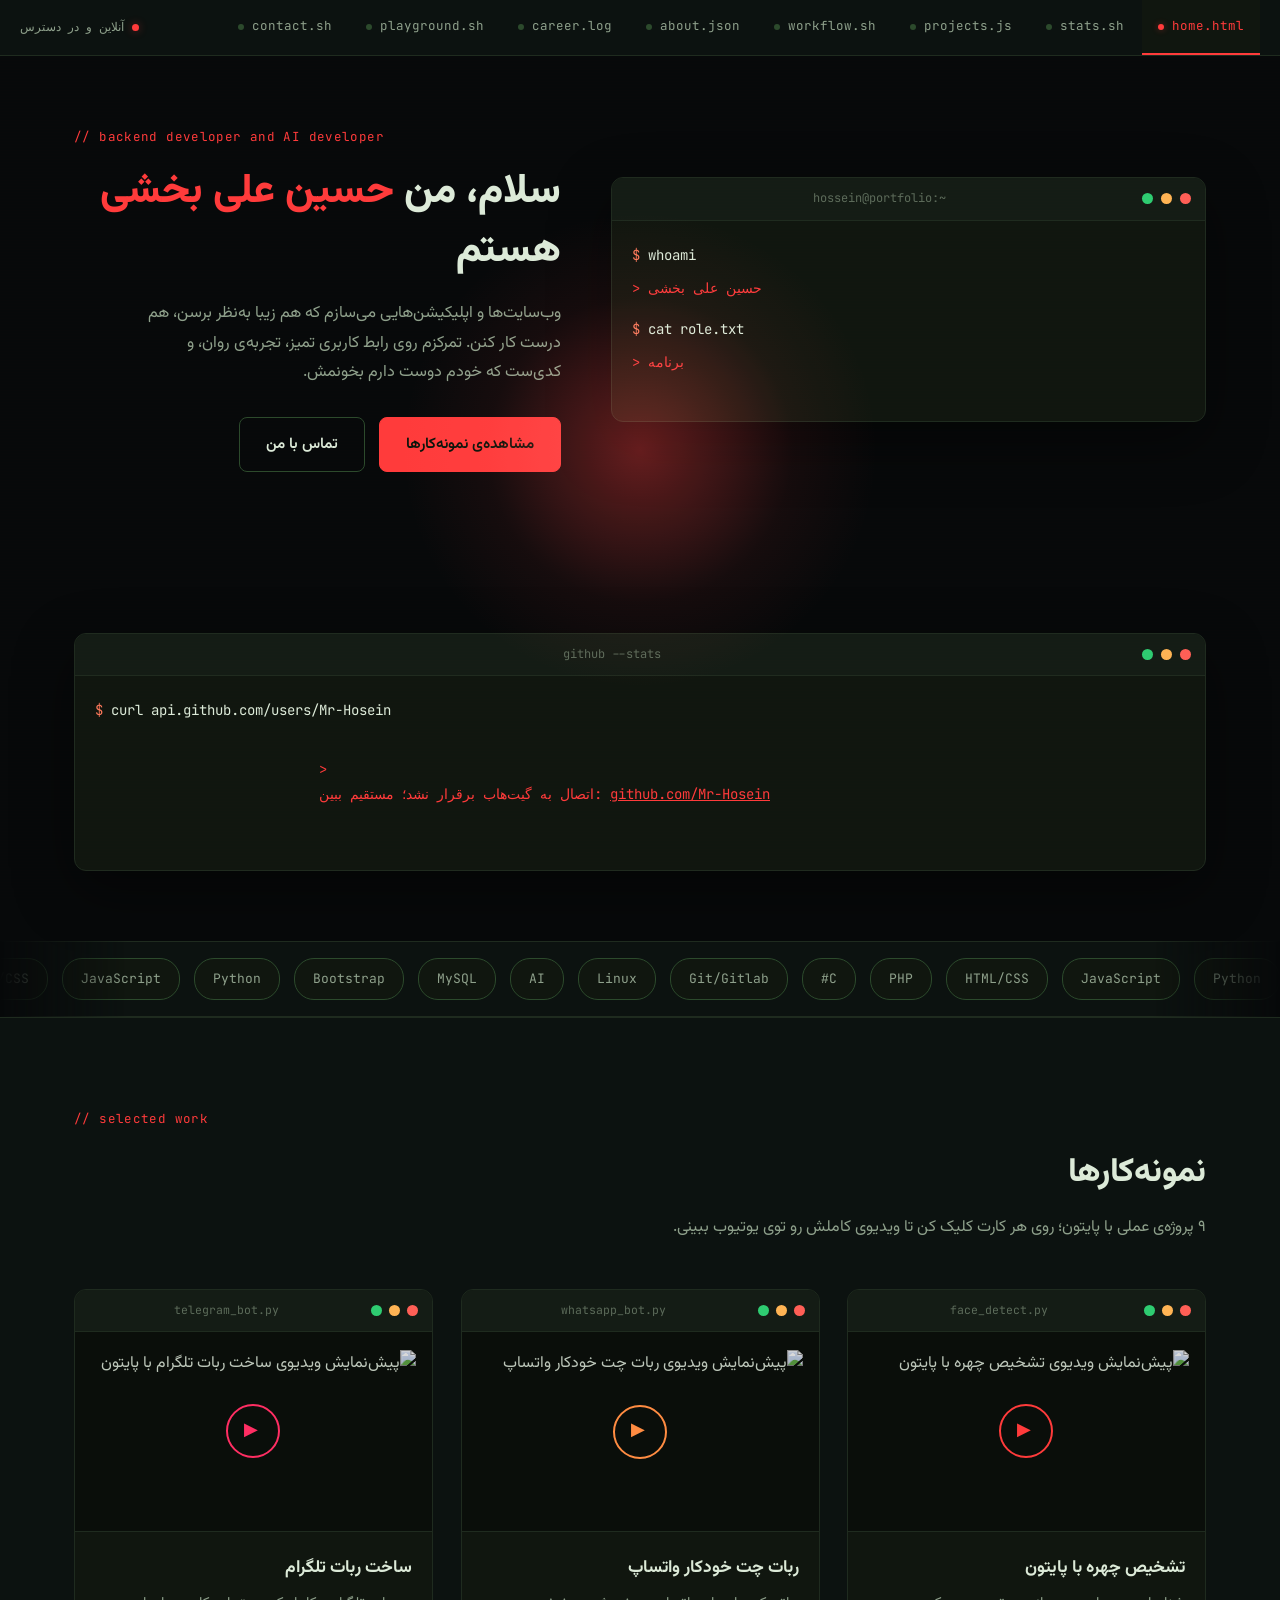
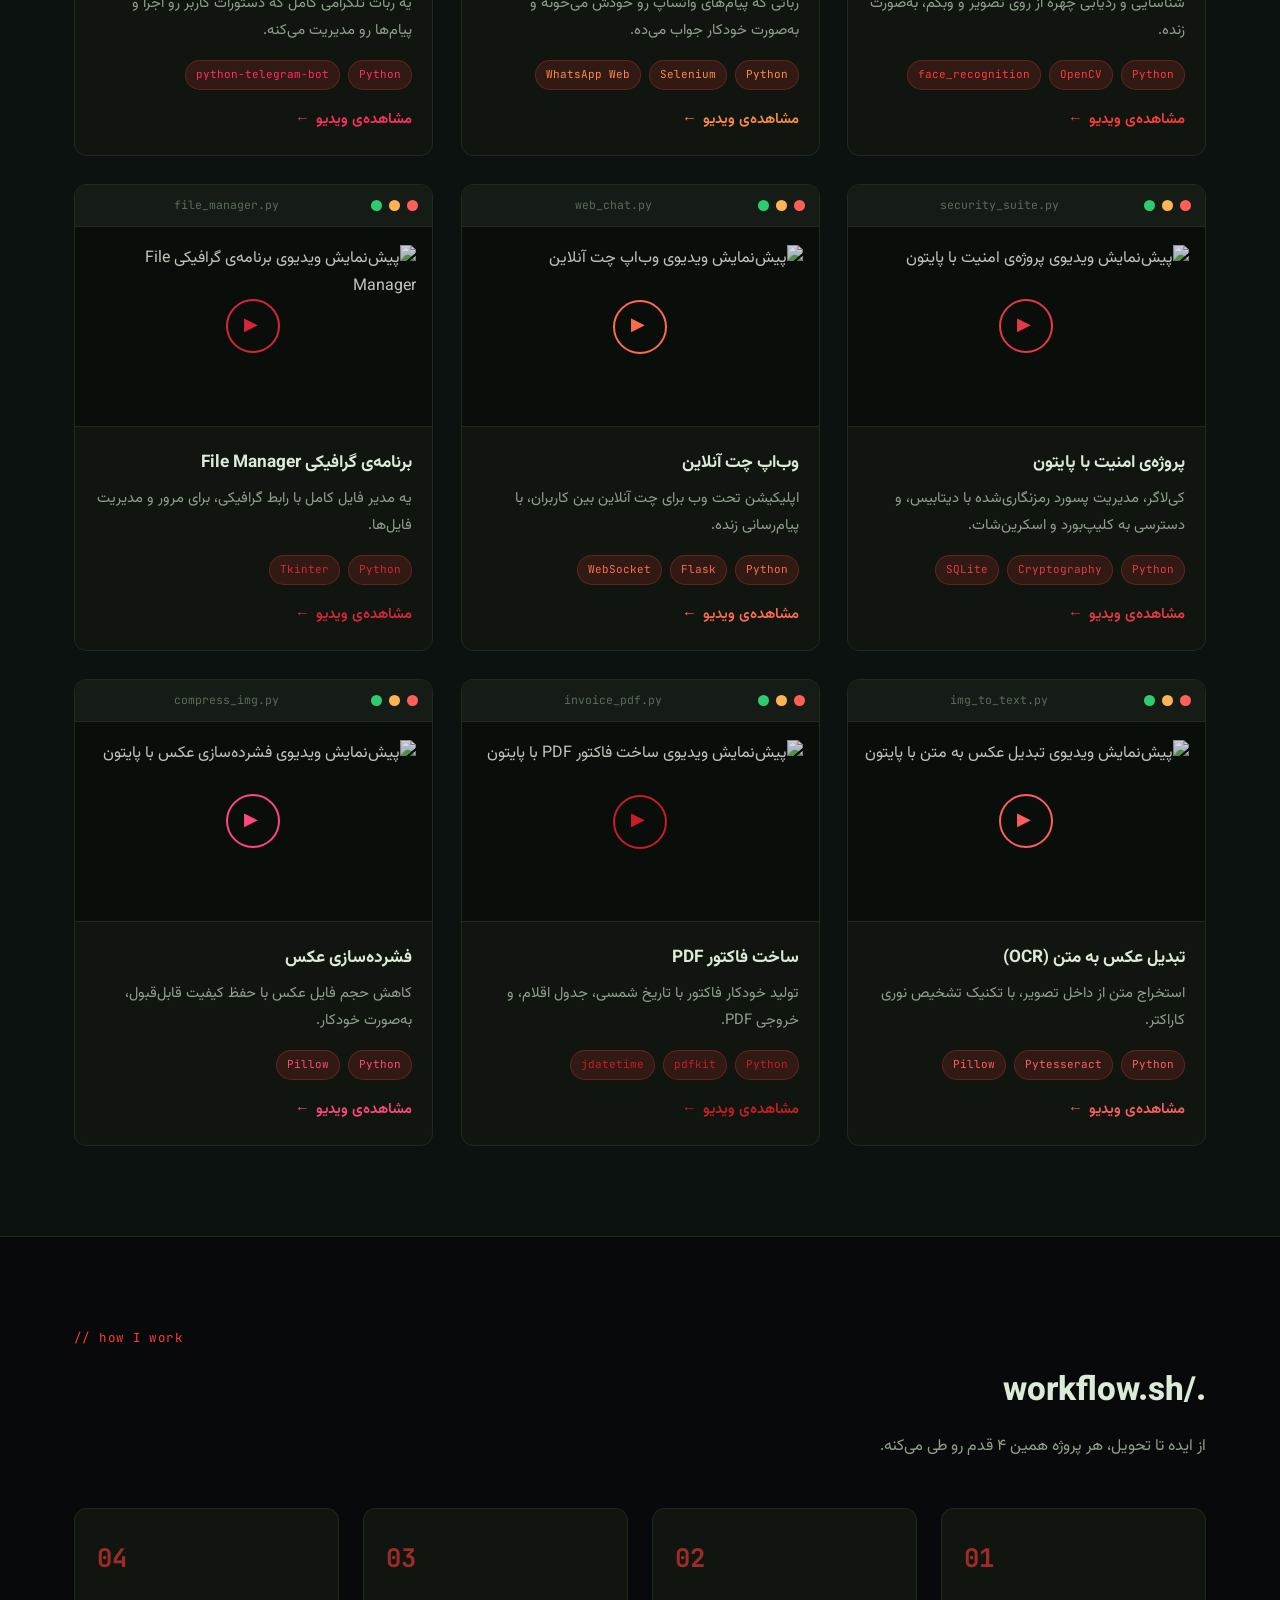
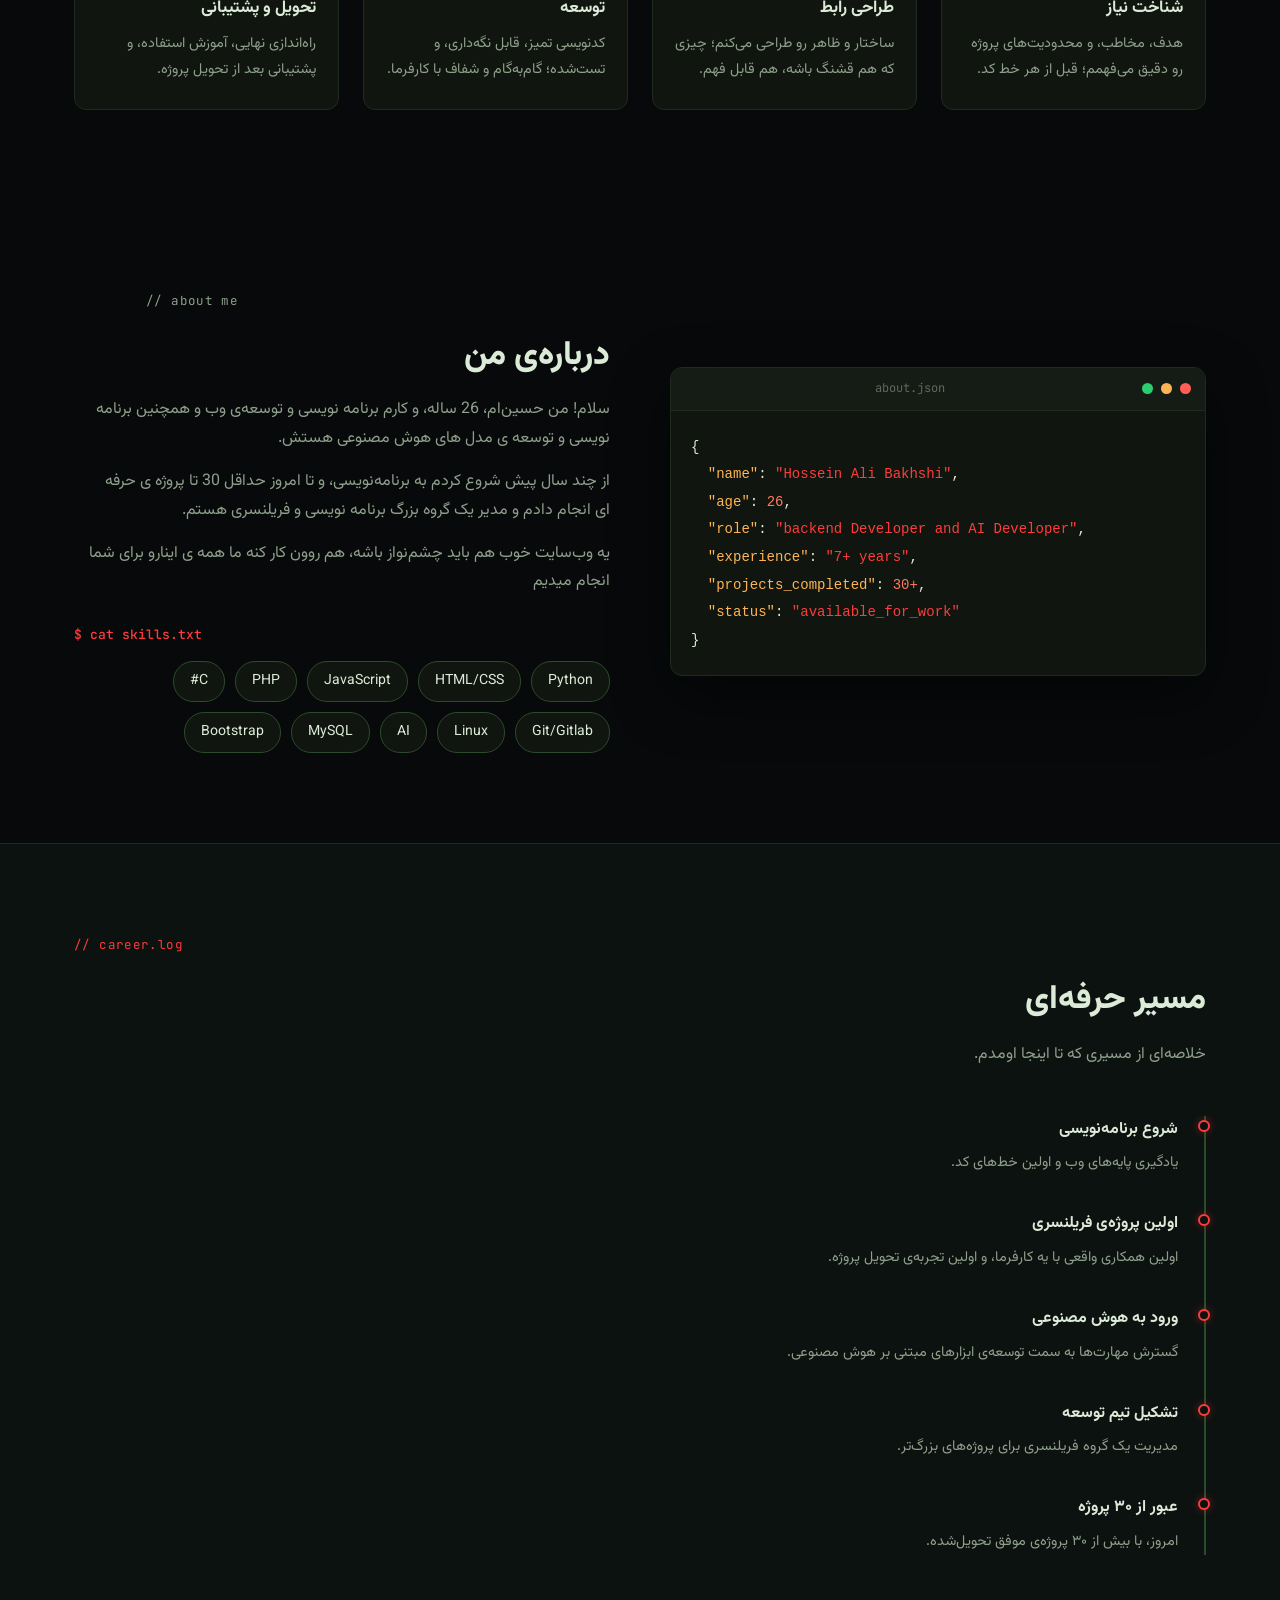
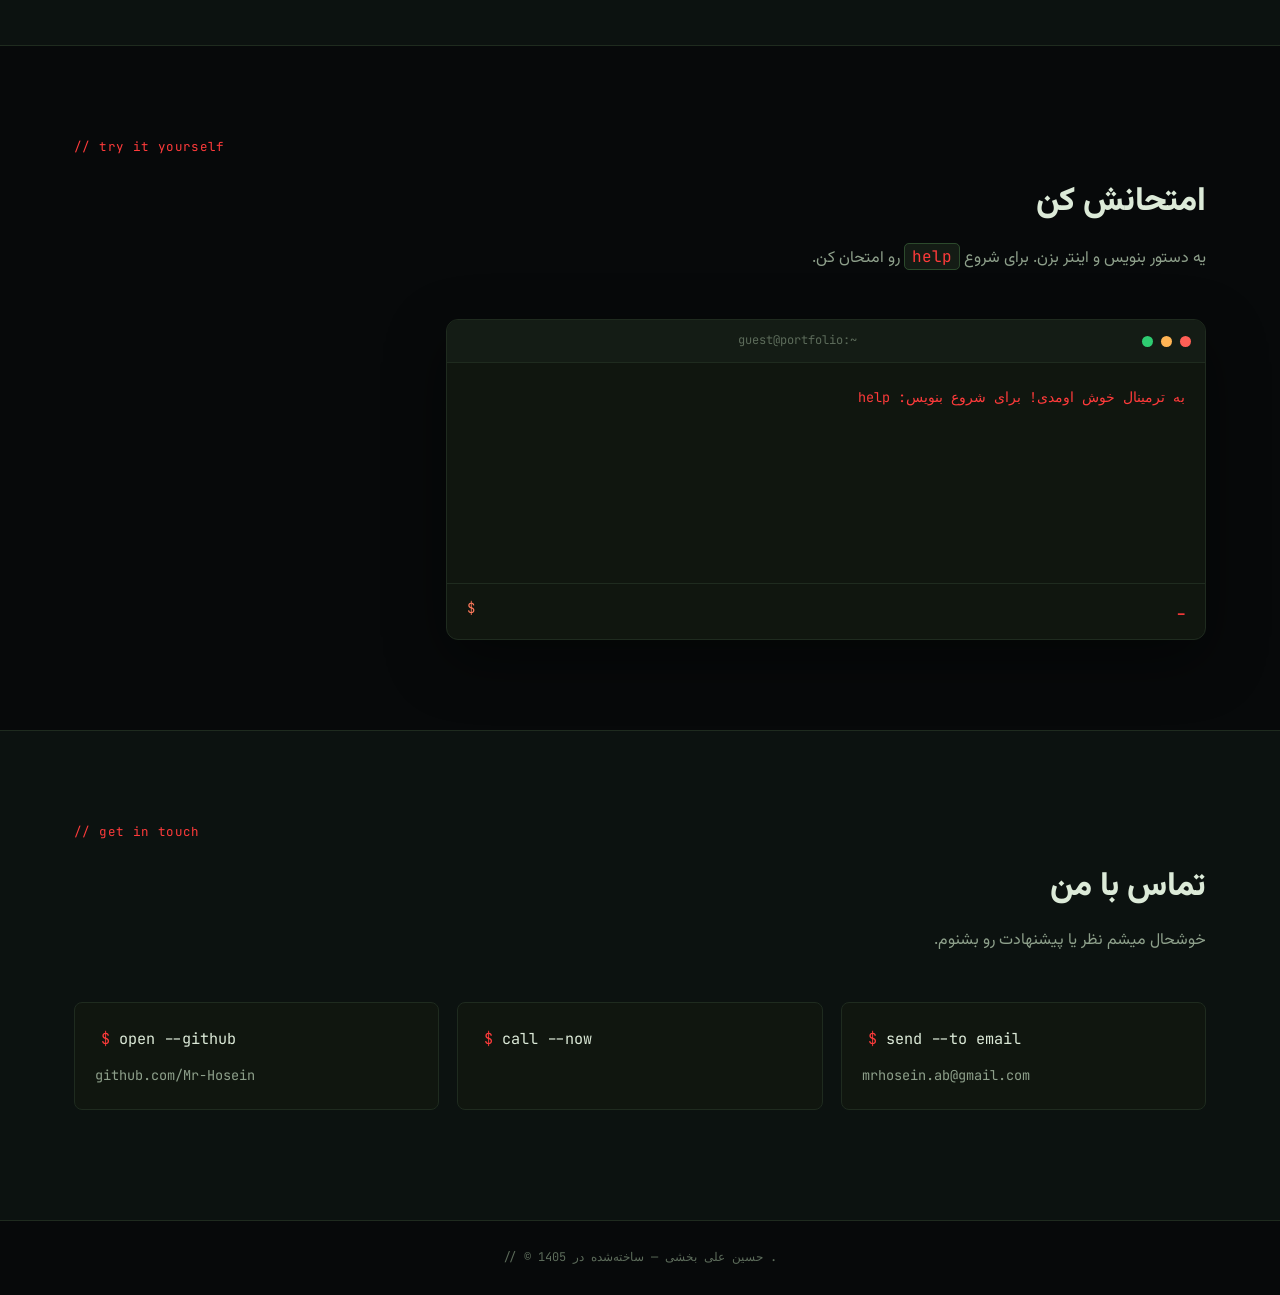
==== commit 4dbbd795: "Add files via upload" ====
--- a/home.html
+++ b/home.html
@@ -141,7 +141,7 @@
                 <p class="section-desc">۹ پروژه‌ی عملی با پایتون؛ روی هر کارت کلیک کن تا ویدیوی کاملش رو توی یوتیوب ببینی.</p>
 
                 <div class="projects-grid">
-                    <article class="project-card reveal" style="--accent:#3ddc73;">
+                    <article class="project-card reveal" style="--accent:#ff3b3b;">
                         <div class="card-titlebar">
                             <span class="dot dot-red"></span>
                             <span class="dot dot-yellow"></span>
@@ -164,7 +164,7 @@
                         </div>
                     </article>
 
-                    <article class="project-card reveal" style="--accent:#ffb454;">
+                    <article class="project-card reveal" style="--accent:#ff8c42;">
                         <div class="card-titlebar">
                             <span class="dot dot-red"></span>
                             <span class="dot dot-yellow"></span>
@@ -187,7 +187,7 @@
                         </div>
                     </article>
 
-                    <article class="project-card reveal" style="--accent:#63b3ff;">
+                    <article class="project-card reveal" style="--accent:#ff2e63;">
                         <div class="card-titlebar">
                             <span class="dot dot-red"></span>
                             <span class="dot dot-yellow"></span>
@@ -209,7 +209,7 @@
                         </div>
                     </article>
 
-                    <article class="project-card reveal" style="--accent:#ff6b8b;">
+                    <article class="project-card reveal" style="--accent:#e63946;">
                         <div class="card-titlebar">
                             <span class="dot dot-red"></span>
                             <span class="dot dot-yellow"></span>
@@ -232,7 +232,7 @@
                         </div>
                     </article>
 
-                    <article class="project-card reveal" style="--accent:#b18cff;">
+                    <article class="project-card reveal" style="--accent:#ff6b4a;">
                         <div class="card-titlebar">
                             <span class="dot dot-red"></span>
                             <span class="dot dot-yellow"></span>
@@ -255,7 +255,7 @@
                         </div>
                     </article>
 
-                    <article class="project-card reveal" style="--accent:#4dd8d8;">
+                    <article class="project-card reveal" style="--accent:#d72638;">
                         <div class="card-titlebar">
                             <span class="dot dot-red"></span>
                             <span class="dot dot-yellow"></span>
@@ -277,7 +277,7 @@
                         </div>
                     </article>
 
-                    <article class="project-card reveal" style="--accent:#3ddc73;">
+                    <article class="project-card reveal" style="--accent:#ff5e5e;">
                         <div class="card-titlebar">
                             <span class="dot dot-red"></span>
                             <span class="dot dot-yellow"></span>
@@ -300,7 +300,7 @@
                         </div>
                     </article>
 
-                    <article class="project-card reveal" style="--accent:#ffb454;">
+                    <article class="project-card reveal" style="--accent:#c81d25;">
                         <div class="card-titlebar">
                             <span class="dot dot-red"></span>
                             <span class="dot dot-yellow"></span>
@@ -323,7 +323,7 @@
                         </div>
                     </article>
 
-                    <article class="project-card reveal" style="--accent:#63b3ff;">
+                    <article class="project-card reveal" style="--accent:#ff477e;">
                         <div class="card-titlebar">
                             <span class="dot dot-red"></span>
                             <span class="dot dot-yellow"></span>
@@ -659,17 +659,45 @@
             });
         }
 
-        if ('IntersectionObserver' in window) {
-            const navObserver = new IntersectionObserver((entries) => {
-                entries.forEach(entry => {
-                    if (entry.isIntersecting) {
-                        setActiveTab(entry.target.id);
-                    }
+        /* اسکرول‌اسپای مبتنی بر موقعیت اسکرول (به‌جای IntersectionObserver با threshold ثابت)،
+           چون بخش‌هایی که خیلی بلند یا خیلی کوتاه هستن (مثل projects.js یا stats.sh)
+           ممکنه هیچ‌وقت به یه نسبت ثابت از دیده‌شدن نرسن و تب‌شون فعال نشه. */
+        function updateActiveTabByScroll() {
+            const offset = (parseInt(getComputedStyle(document.documentElement).getPropertyValue('--header-height')) || 56) + 16;
+            const scrollPos = window.scrollY + offset;
+
+            let currentId = sections.length ? sections[0].id : null;
+            sections.forEach(sec => {
+                if (sec.offsetTop <= scrollPos) {
+                    currentId = sec.id;
+                }
+            });
+
+            const nearBottom = window.innerHeight + window.scrollY >= document.documentElement.scrollHeight - 4;
+            if (nearBottom && sections.length) {
+                currentId = sections[sections.length - 1].id;
+            }
+
+            if (currentId) setActiveTab(currentId);
+        }
+
+        let scrollSpyTicking = false;
+        window.addEventListener('scroll', () => {
+            if (!scrollSpyTicking) {
+                requestAnimationFrame(() => {
+                    updateActiveTabByScroll();
+                    scrollSpyTicking = false;
                 });
-            }, { threshold: 0.5 });
-
-            sections.forEach(sec => navObserver.observe(sec));
-        }
+                scrollSpyTicking = true;
+            }
+        }, { passive: true });
+
+        // فعال شدن آنی تب هنگام کلیک، بدون نیاز به منتظر موندن برای اسکرول
+        tabs.forEach(tab => {
+            tab.addEventListener('click', () => {
+                setActiveTab(tab.dataset.target);
+            });
+        });
 
         window.addEventListener('resize', () => {
             const activeTab = document.querySelector('.ide-tab.active');
@@ -677,9 +705,12 @@
         });
 
         window.addEventListener('load', () => {
+            updateActiveTabByScroll();
             const activeTab = document.querySelector('.ide-tab.active');
             moveIndicatorTo(activeTab);
         });
+
+        updateActiveTabByScroll();
 
         /* ============================
            افکت گلیچ روی تیتر بخش‌ها (یک‌بار، هنگام ورود به دید)
@@ -911,7 +942,7 @@
                 if (playgroundVisible) {
                     ctx.fillStyle = 'rgba(7, 9, 10, 0.08)';
                     ctx.fillRect(0, 0, matrixCanvas.width, matrixCanvas.height);
-                    ctx.fillStyle = 'rgba(61, 220, 115, 0.55)';
+                    ctx.fillStyle = 'rgba(255, 59, 59, 0.55)';
                     ctx.font = fontSize + 'px monospace';
 
                     for (let i = 0; i < drops.length; i++) {
--- a/home_style.css
+++ b/home_style.css
@@ -16,11 +16,11 @@
     --text-dim: #8ea08b;
     --text-faint: #5c6b5a;
 
-    --accent: #3ddc73;
-    --accent-soft: rgba(61, 220, 115, 0.14);
-    --accent-glow: rgba(61, 220, 115, 0.35);
+    --accent: #ff3b3b;
+    --accent-soft: rgba(255, 59, 59, 0.14);
+    --accent-glow: rgba(255, 59, 59, 0.38);
     --amber: #ffb454;
-    --blue: #63b3ff;
+    --blue: #ff7a5c;
     --red: #ff5f56;
 
     --font-mono: 'JetBrains Mono', 'Courier New', monospace;
@@ -102,8 +102,8 @@
     pointer-events: none;
     background: repeating-linear-gradient(
         180deg,
-        rgba(61, 220, 115, 0.025) 0px,
-        rgba(61, 220, 115, 0.025) 1px,
+        rgba(255, 59, 59, 0.025) 0px,
+        rgba(255, 59, 59, 0.025) 1px,
         transparent 1px,
         transparent 3px
     );
@@ -232,7 +232,7 @@
 
 .dot-red { background: var(--red); }
 .dot-yellow { background: var(--amber); }
-.dot-green { background: var(--accent); }
+.dot-green { background: #2ecc71; }
 
 .terminal-title {
     margin-right: auto;
@@ -489,7 +489,7 @@
     border-radius: 20px;
     background: var(--accent-soft);
     color: var(--accent);
-    border: 1px solid rgba(61, 220, 115, 0.25);
+    border: 1px solid rgba(255, 59, 59, 0.25);
 }
 
 .card-link {
@@ -682,7 +682,7 @@
     margin-top: -240px;
     margin-left: -240px;
     border-radius: 50%;
-    background: radial-gradient(circle, var(--accent-glow) 0%, rgba(61, 220, 115, 0.06) 45%, transparent 70%);
+    background: radial-gradient(circle, var(--accent-glow) 0%, rgba(255, 59, 59, 0.06) 45%, transparent 70%);
     pointer-events: none;
     z-index: 2;
     mix-blend-mode: screen;
@@ -771,8 +771,8 @@
 
 @keyframes playPulse {
     0% { box-shadow: 0 0 0 0 var(--accent-glow); }
-    70% { box-shadow: 0 0 0 16px rgba(61, 220, 115, 0); }
-    100% { box-shadow: 0 0 0 0 rgba(61, 220, 115, 0); }
+    70% { box-shadow: 0 0 0 16px rgba(255, 59, 59, 0); }
+    100% { box-shadow: 0 0 0 0 rgba(255, 59, 59, 0); }
 }
 
 /* افکت گلیچ روی تیتر بخش‌ها، فقط لحظه‌ی ورود به دید */
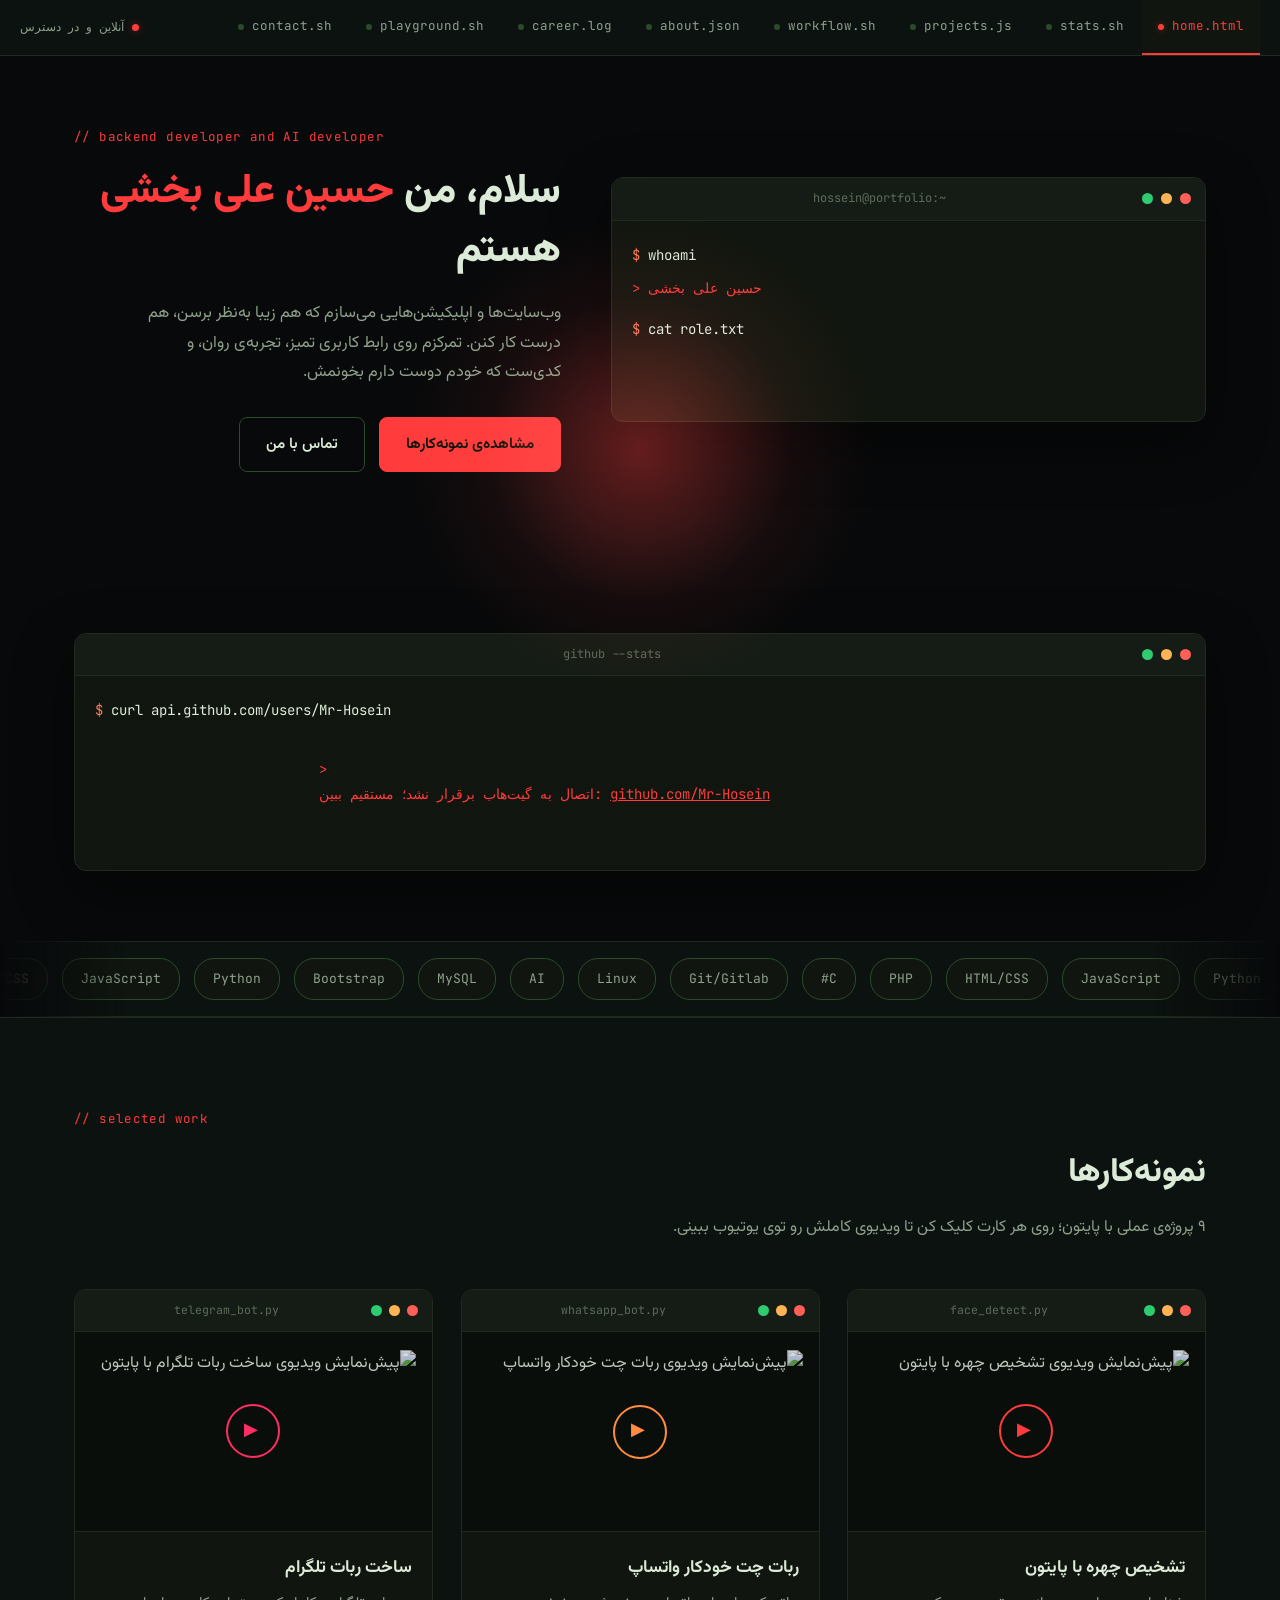
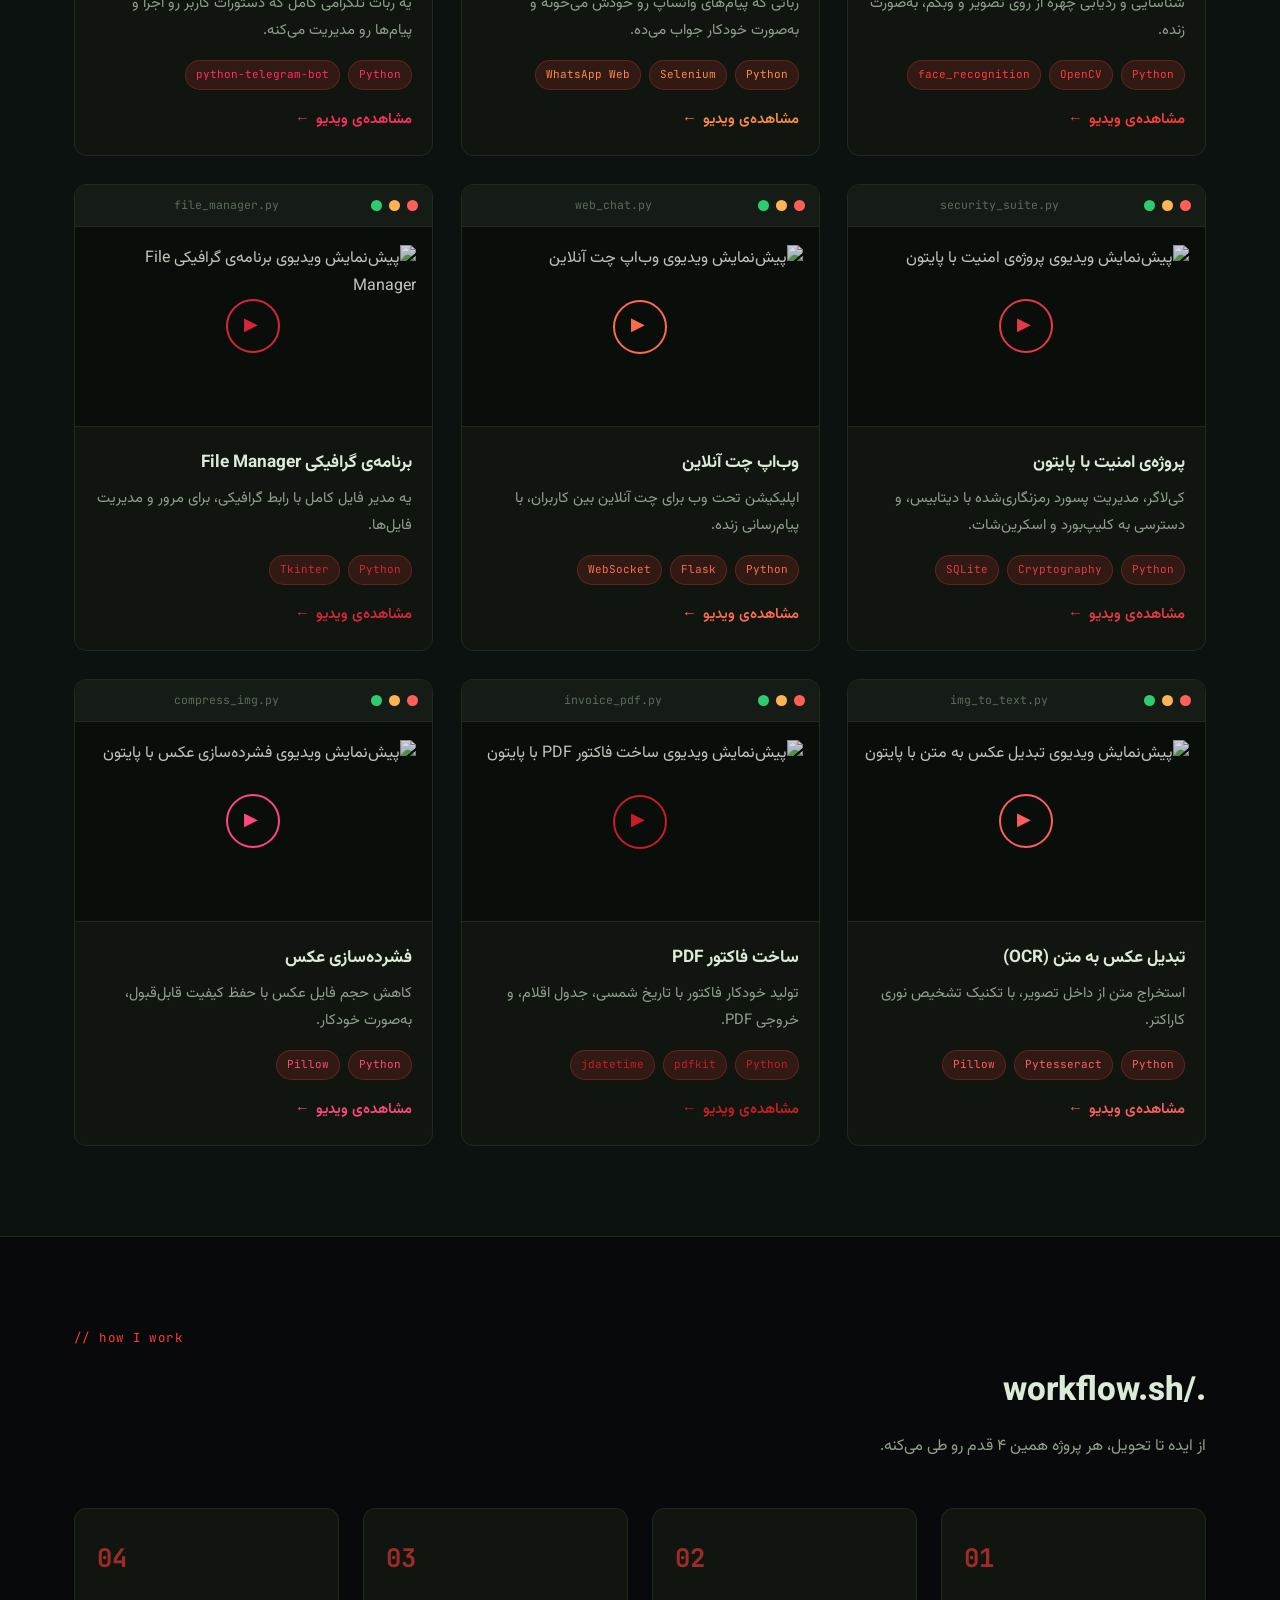
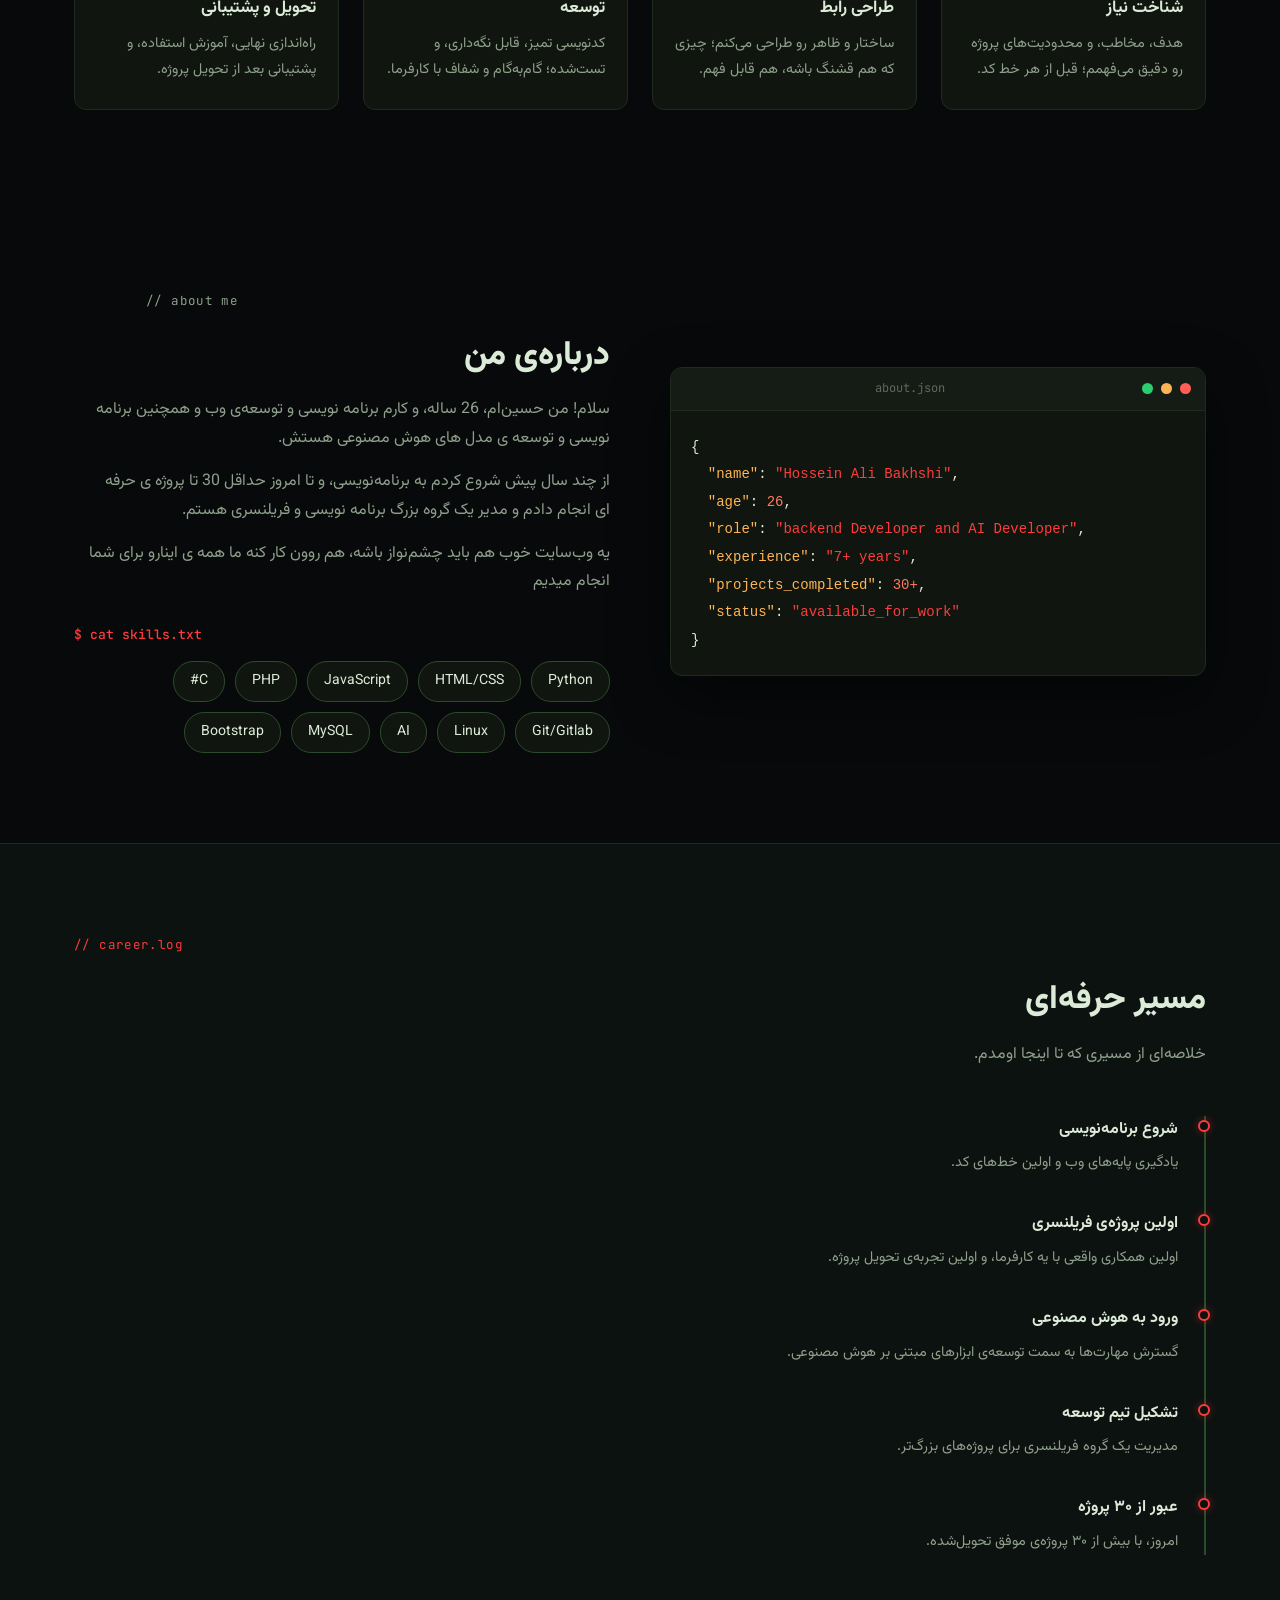
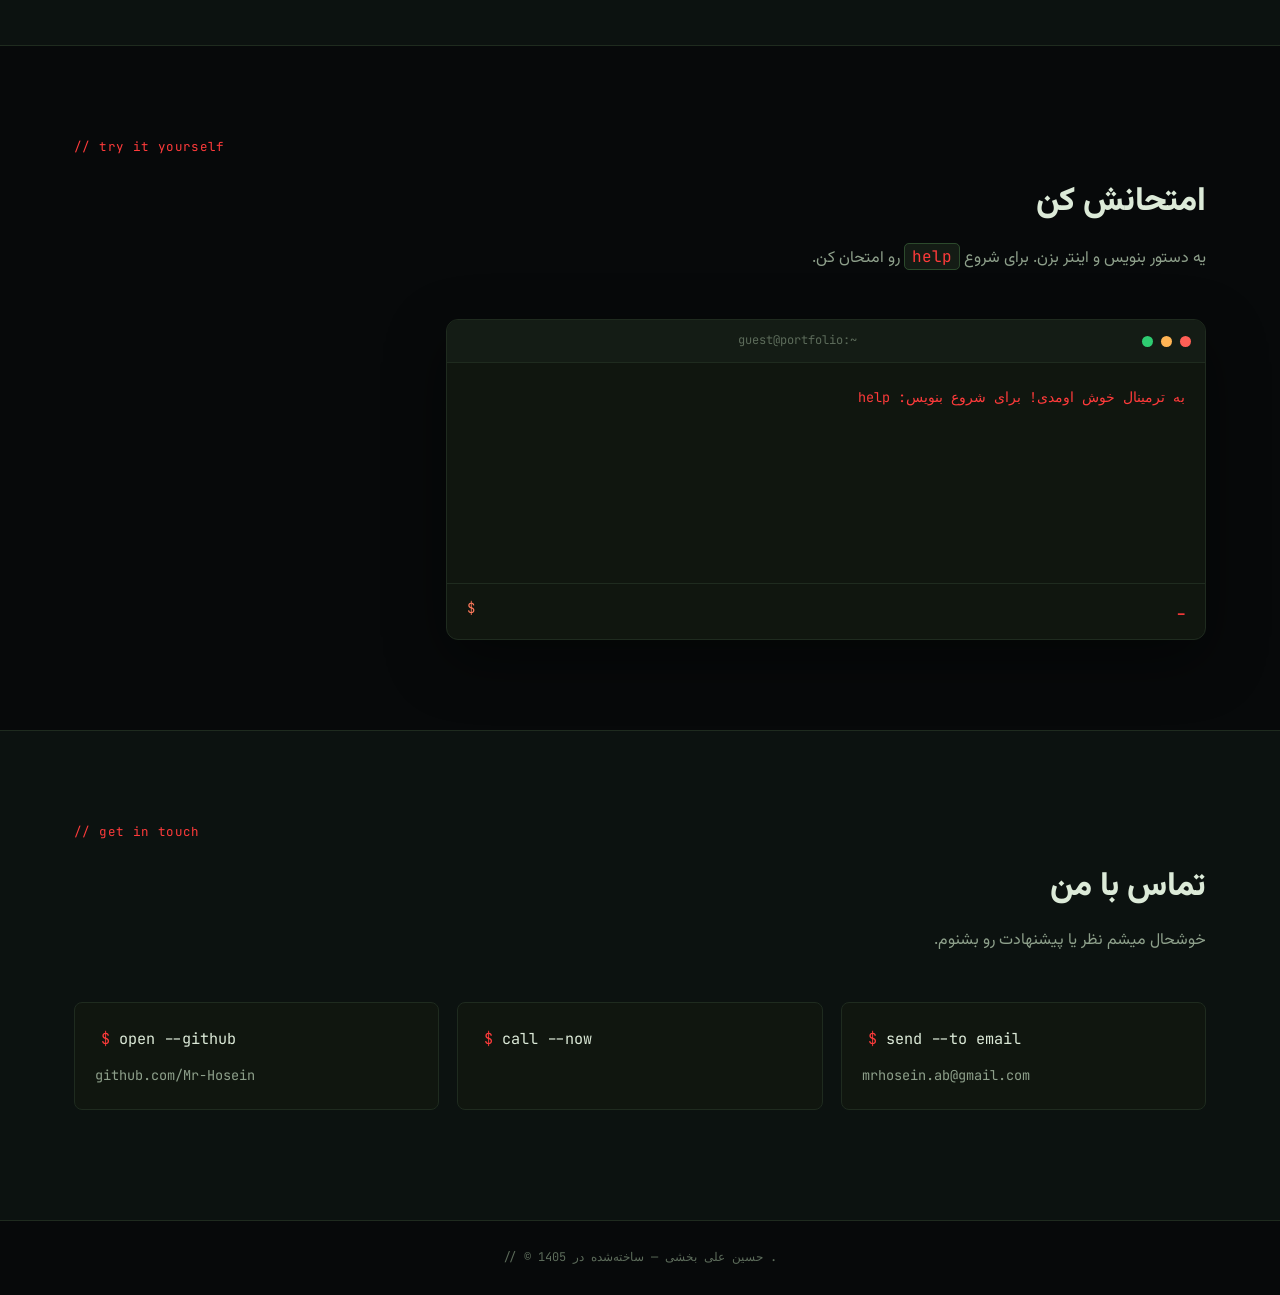
==== commit 84901495: "Add files via upload" ====
--- a/home.html
+++ b/home.html
@@ -149,7 +149,7 @@
                             <span class="card-filename" dir="ltr">face_detect.py</span>
                         </div>
                         <a class="card-preview video-preview" href="https://www.youtube.com/watch?v=nsZHoY-oKQk" target="_blank" rel="noopener noreferrer" aria-label="مشاهده‌ی ویدیوی پروژه‌ی تشخیص چهره در یوتیوب">
-                            <img src="https://img.youtube.com/vi/nsZHoY-oKQk/hqdefault.jpg" alt="پیش‌نمایش ویدیوی تشخیص چهره با پایتون" loading="lazy">
+                            <img src="assets/thumbs/face_detect.jpg" alt="پیش‌نمایش ویدیوی تشخیص چهره با پایتون" loading="lazy">
                             <span class="play-btn" aria-hidden="true">▶</span>
                         </a>
                         <div class="card-body">
@@ -172,7 +172,7 @@
                             <span class="card-filename" dir="ltr">whatsapp_bot.py</span>
                         </div>
                         <a class="card-preview video-preview" href="https://www.youtube.com/watch?v=YkOsiw6A4gc" target="_blank" rel="noopener noreferrer" aria-label="مشاهده‌ی ویدیوی پروژه‌ی ربات چت واتساپ در یوتیوب">
-                            <img src="https://img.youtube.com/vi/YkOsiw6A4gc/hqdefault.jpg" alt="پیش‌نمایش ویدیوی ربات چت خودکار واتساپ" loading="lazy">
+                            <img src="assets/thumbs/whatsapp_bot.jpg" alt="پیش‌نمایش ویدیوی ربات چت خودکار واتساپ" loading="lazy">
                             <span class="play-btn" aria-hidden="true">▶</span>
                         </a>
                         <div class="card-body">
@@ -195,7 +195,7 @@
                             <span class="card-filename" dir="ltr">telegram_bot.py</span>
                         </div>
                         <a class="card-preview video-preview" href="https://www.youtube.com/watch?v=HOs2gytvQd0" target="_blank" rel="noopener noreferrer" aria-label="مشاهده‌ی ویدیوی پروژه‌ی ربات تلگرام در یوتیوب">
-                            <img src="https://img.youtube.com/vi/HOs2gytvQd0/hqdefault.jpg" alt="پیش‌نمایش ویدیوی ساخت ربات تلگرام با پایتون" loading="lazy">
+                            <img src="assets/thumbs/telegram_bot.jpg" alt="پیش‌نمایش ویدیوی ساخت ربات تلگرام با پایتون" loading="lazy">
                             <span class="play-btn" aria-hidden="true">▶</span>
                         </a>
                         <div class="card-body">
@@ -217,7 +217,7 @@
                             <span class="card-filename" dir="ltr">security_suite.py</span>
                         </div>
                         <a class="card-preview video-preview" href="https://www.youtube.com/watch?v=OhlCpeT_Ues" target="_blank" rel="noopener noreferrer" aria-label="مشاهده‌ی ویدیوی پروژه‌ی امنیت با پایتون در یوتیوب">
-                            <img src="https://img.youtube.com/vi/OhlCpeT_Ues/hqdefault.jpg" alt="پیش‌نمایش ویدیوی پروژه‌ی امنیت با پایتون" loading="lazy">
+                            <img src="assets/thumbs/security_suite.jpg" alt="پیش‌نمایش ویدیوی پروژه‌ی امنیت با پایتون" loading="lazy">
                             <span class="play-btn" aria-hidden="true">▶</span>
                         </a>
                         <div class="card-body">
@@ -240,7 +240,7 @@
                             <span class="card-filename" dir="ltr">web_chat.py</span>
                         </div>
                         <a class="card-preview video-preview" href="https://www.youtube.com/watch?v=BUpA57Y8UEk" target="_blank" rel="noopener noreferrer" aria-label="مشاهده‌ی ویدیوی پروژه‌ی وب‌اپ چت آنلاین در یوتیوب">
-                            <img src="https://img.youtube.com/vi/BUpA57Y8UEk/hqdefault.jpg" alt="پیش‌نمایش ویدیوی وب‌اپ چت آنلاین" loading="lazy">
+                            <img src="assets/thumbs/web_chat.jpg" alt="پیش‌نمایش ویدیوی وب‌اپ چت آنلاین" loading="lazy">
                             <span class="play-btn" aria-hidden="true">▶</span>
                         </a>
                         <div class="card-body">
@@ -263,7 +263,7 @@
                             <span class="card-filename" dir="ltr">file_manager.py</span>
                         </div>
                         <a class="card-preview video-preview" href="https://www.youtube.com/watch?v=eDT83pOEaVQ" target="_blank" rel="noopener noreferrer" aria-label="مشاهده‌ی ویدیوی پروژه‌ی فایل منیجر گرافیکی در یوتیوب">
-                            <img src="https://img.youtube.com/vi/eDT83pOEaVQ/hqdefault.jpg" alt="پیش‌نمایش ویدیوی برنامه‌ی گرافیکی File Manager" loading="lazy">
+                            <img src="assets/thumbs/file_manager.jpg" alt="پیش‌نمایش ویدیوی برنامه‌ی گرافیکی File Manager" loading="lazy">
                             <span class="play-btn" aria-hidden="true">▶</span>
                         </a>
                         <div class="card-body">
@@ -285,7 +285,7 @@
                             <span class="card-filename" dir="ltr">img_to_text.py</span>
                         </div>
                         <a class="card-preview video-preview" href="https://www.youtube.com/watch?v=ktSk-LxIqYI" target="_blank" rel="noopener noreferrer" aria-label="مشاهده‌ی ویدیوی پروژه‌ی تبدیل عکس به متن در یوتیوب">
-                            <img src="https://img.youtube.com/vi/ktSk-LxIqYI/hqdefault.jpg" alt="پیش‌نمایش ویدیوی تبدیل عکس به متن با پایتون" loading="lazy">
+                            <img src="assets/thumbs/img_to_text.jpg" alt="پیش‌نمایش ویدیوی تبدیل عکس به متن با پایتون" loading="lazy">
                             <span class="play-btn" aria-hidden="true">▶</span>
                         </a>
                         <div class="card-body">
@@ -308,7 +308,7 @@
                             <span class="card-filename" dir="ltr">invoice_pdf.py</span>
                         </div>
                         <a class="card-preview video-preview" href="https://www.youtube.com/watch?v=g3pWXdae6bo" target="_blank" rel="noopener noreferrer" aria-label="مشاهده‌ی ویدیوی پروژه‌ی ساخت فاکتور PDF در یوتیوب">
-                            <img src="https://img.youtube.com/vi/g3pWXdae6bo/hqdefault.jpg" alt="پیش‌نمایش ویدیوی ساخت فاکتور PDF با پایتون" loading="lazy">
+                            <img src="assets/thumbs/invoice_pdf.jpg" alt="پیش‌نمایش ویدیوی ساخت فاکتور PDF با پایتون" loading="lazy">
                             <span class="play-btn" aria-hidden="true">▶</span>
                         </a>
                         <div class="card-body">
@@ -331,7 +331,7 @@
                             <span class="card-filename" dir="ltr">compress_img.py</span>
                         </div>
                         <a class="card-preview video-preview" href="https://www.youtube.com/watch?v=JKBZvnSoZME" target="_blank" rel="noopener noreferrer" aria-label="مشاهده‌ی ویدیوی پروژه‌ی فشرده‌سازی عکس در یوتیوب">
-                            <img src="https://img.youtube.com/vi/JKBZvnSoZME/hqdefault.jpg" alt="پیش‌نمایش ویدیوی فشرده‌سازی عکس با پایتون" loading="lazy">
+                            <img src="assets/thumbs/compress_img.jpg" alt="پیش‌نمایش ویدیوی فشرده‌سازی عکس با پایتون" loading="lazy">
                             <span class="play-btn" aria-hidden="true">▶</span>
                         </a>
                         <div class="card-body">
